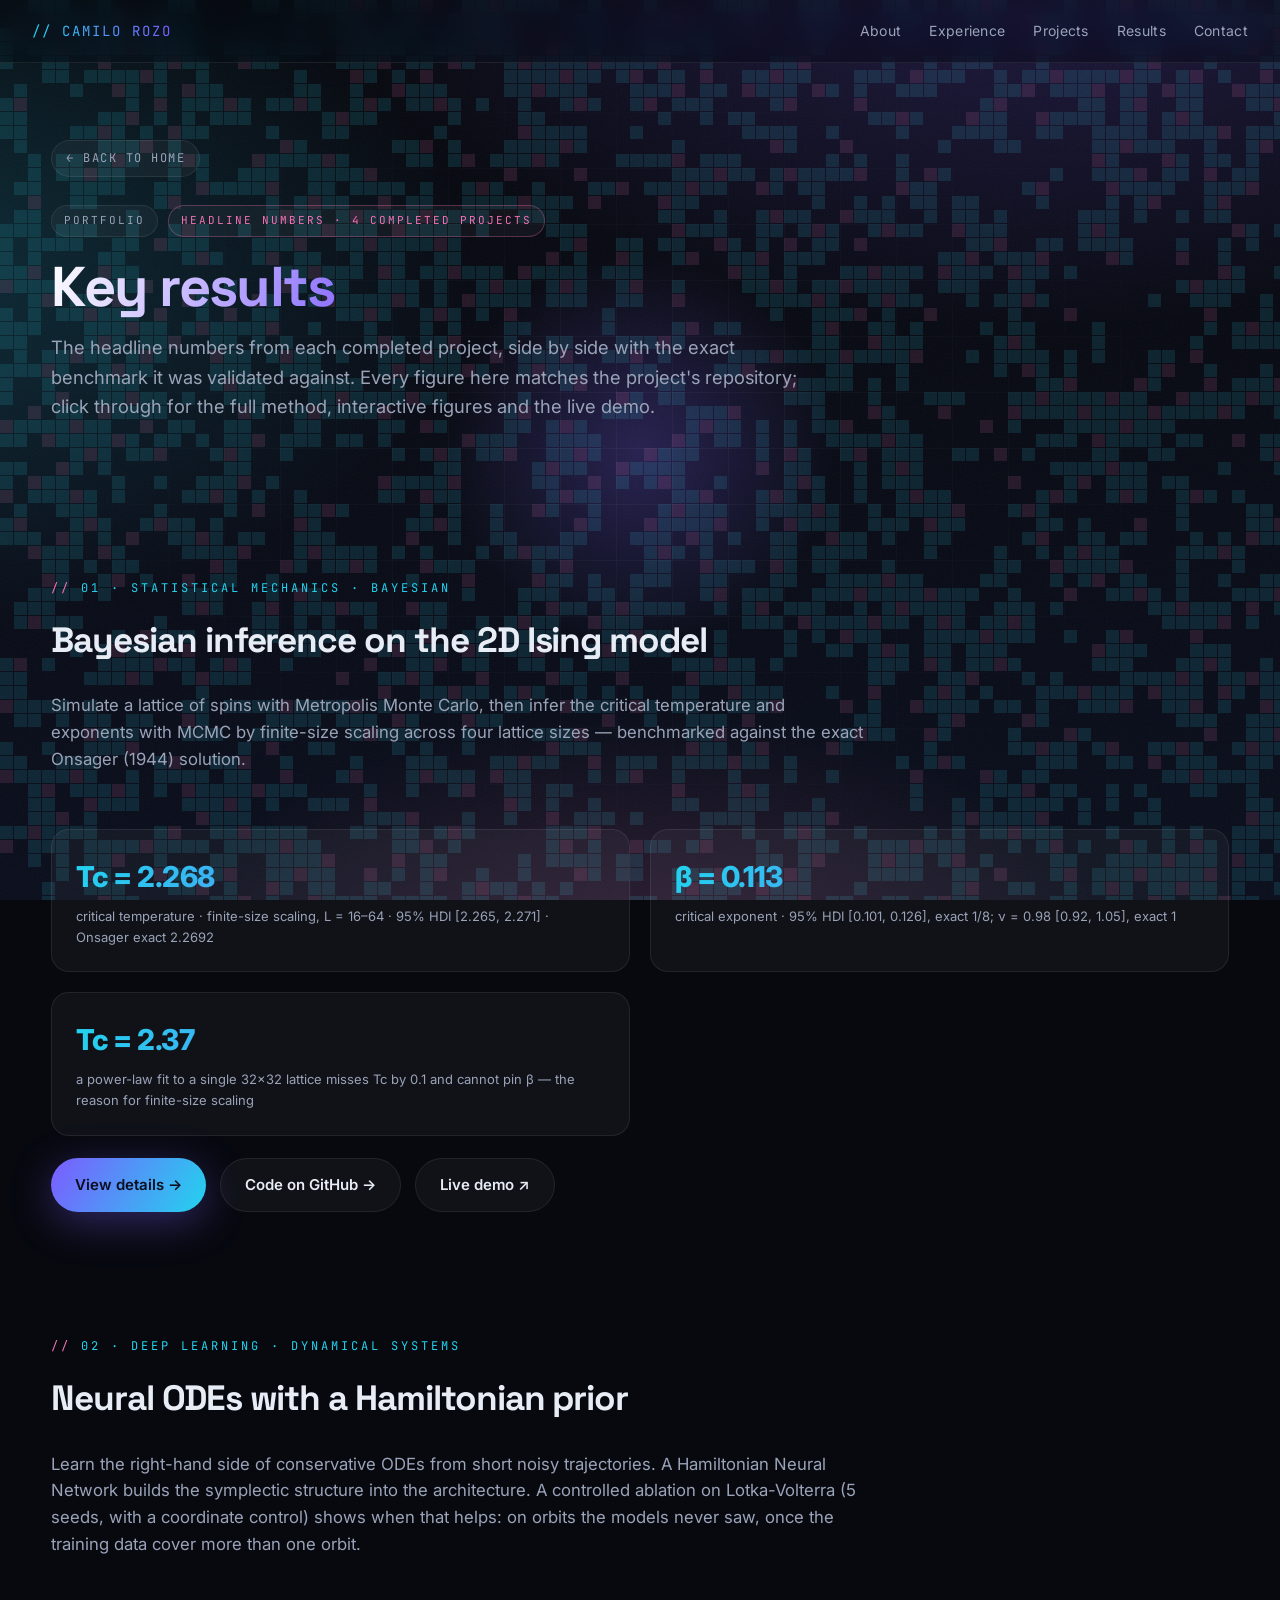
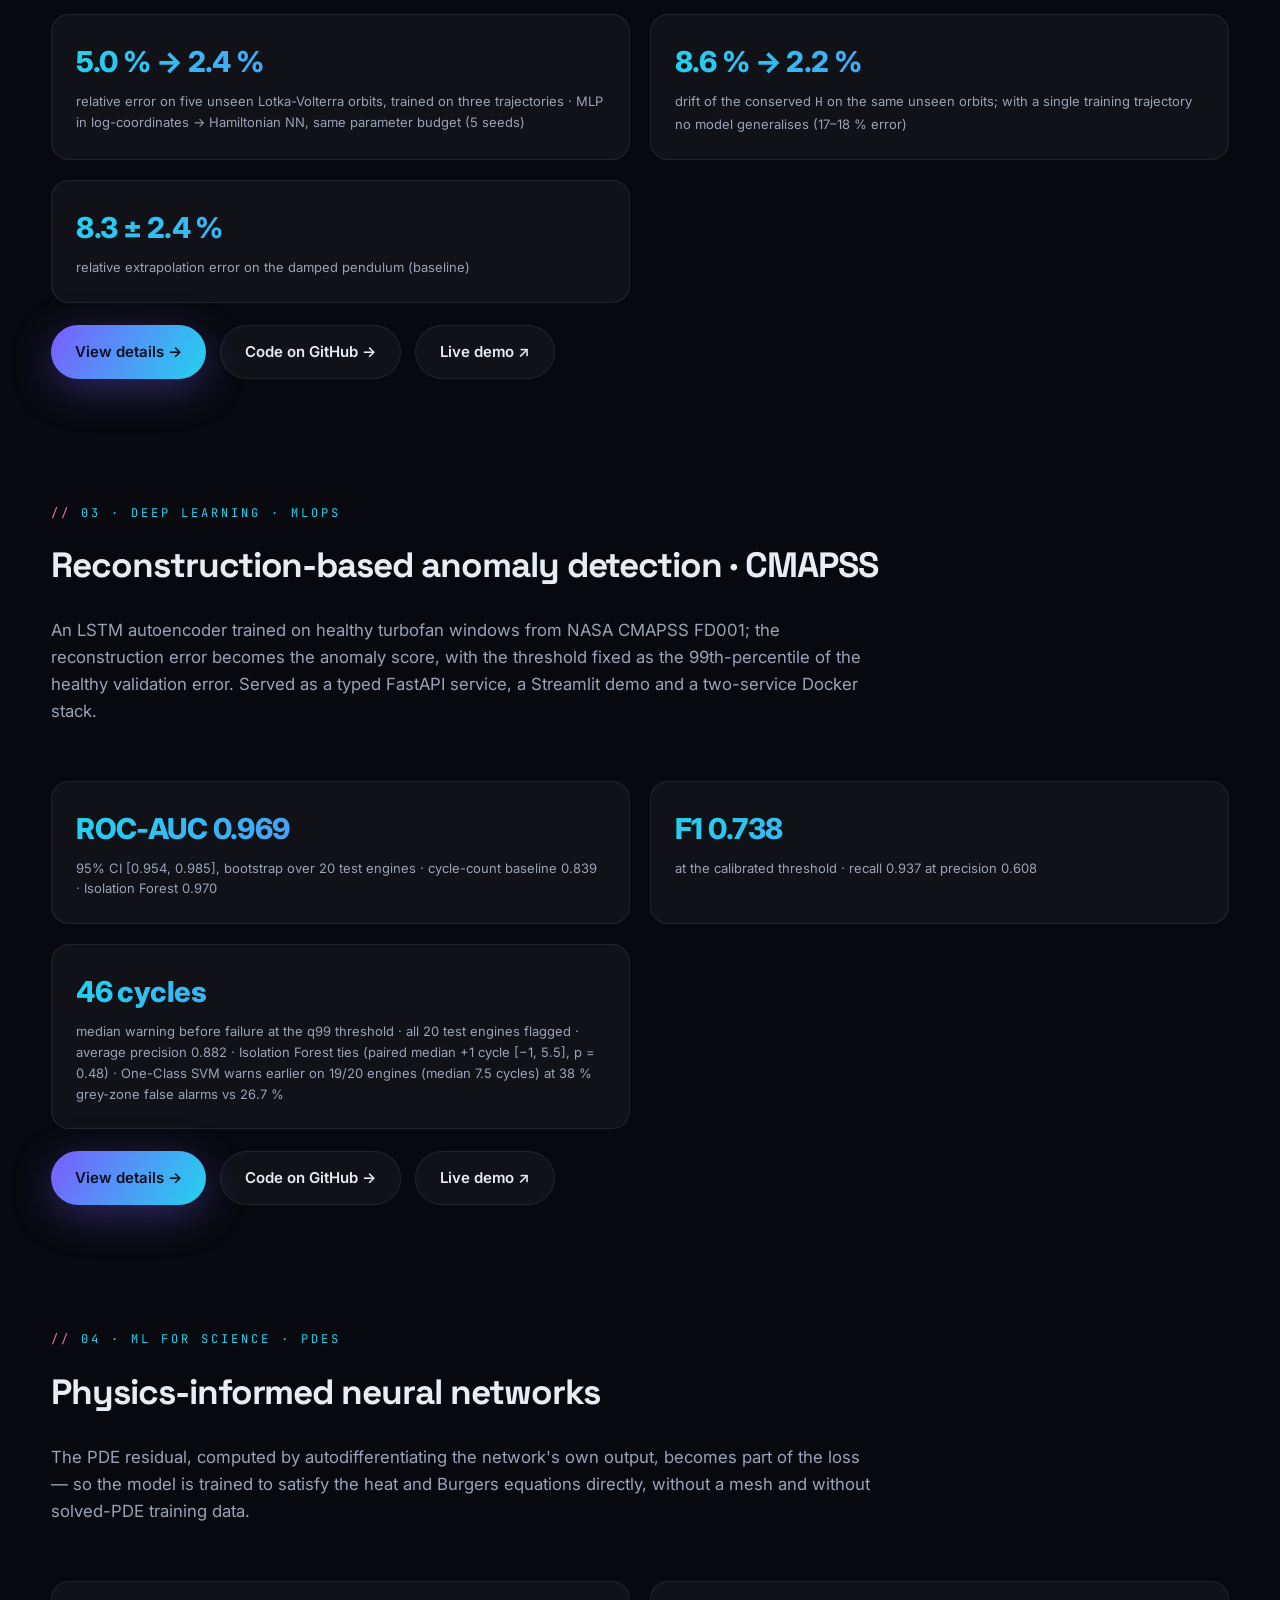
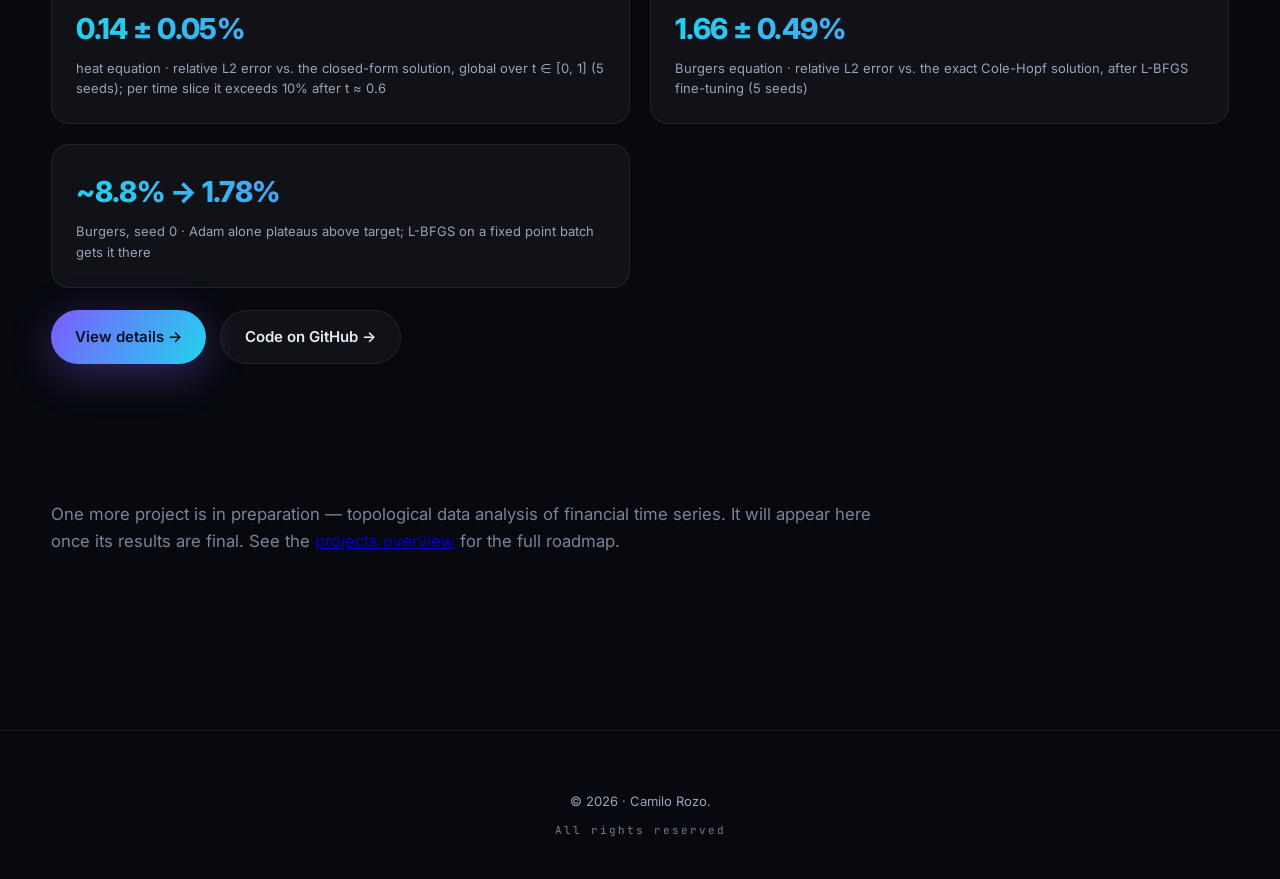
==== results.html @ c82a8a6c "Results, P3 warning-time tile: paired comparison with the Isolation Forest (tie, p = 0.48) and the O" ====
<!doctype html>
<html lang="en">
<head>
<meta charset="utf-8" />
<meta name="viewport" content="width=device-width, initial-scale=1" />
<title>Key results · Camilo Rozo</title>
<meta name="description" content="Headline results from Camilo Rozo's portfolio projects — Bayesian inference on the 2D Ising model, Neural ODEs with a Hamiltonian prior, reconstruction-based anomaly detection on NASA CMAPSS, and physics-informed neural networks for the heat and Burgers equations." />
<link rel="icon" type="image/svg+xml" href="/favicon.svg?v=2" />
<link rel="preconnect" href="https://fonts.googleapis.com">
<link rel="preconnect" href="https://fonts.gstatic.com" crossorigin>
<link href="https://fonts.googleapis.com/css2?family=Inter:wght@400;500;600;800&family=Space+Grotesk:wght@500;700&family=JetBrains+Mono:wght@400;500&display=swap" rel="stylesheet">
<link rel="stylesheet" href="assets/styles.css" />
</head>
<body>

<script>
  window.PORTFOLIO = {
    fullName: "Camilo Rozo",
    title: "Machine Learning Engineer",
    github: "https://github.com/crozol",
    linkedin: "https://www.linkedin.com/in/camilo-a-rozo-l/",
    email: "rozol.ca555@gmail.com"
  };
</script>

<div class="bg-stage"></div>
<div class="bg-grid"></div>
<div class="bg-noise"></div>
<div class="cursor-glow" id="cursorGlow"></div>

<nav class="topnav">
  <a href="index.html" class="brand">// CAMILO ROZO</a>
  <ul>
    <li><a class="menu" href="index.html#about">About</a></li>
    <li><a class="menu" href="index.html#experience">Experience</a></li>
    <li><a class="menu" href="index.html#projects">Projects</a></li>
    <li><a class="menu" href="results.html">Results</a></li>
    <li><a class="menu" href="index.html#contact">Contact</a></li>
  </ul>
</nav>

<header class="detail-hero">
  <div class="container">
    <a href="index.html#projects" class="back-link reveal">← Back to home</a>
    <div class="badges reveal" style="margin-top: 28px;">
      <span class="badge">Portfolio</span>
      <span class="badge domain">Headline numbers · 4 completed projects</span>
    </div>
    <h1 class="reveal"><span class="grad">Key results</span></h1>
    <p class="tagline reveal">The headline numbers from each completed project, side by side with the exact benchmark it was validated against. Every figure here matches the project's repository; click through for the full method, interactive figures and the live demo.</p>
  </div>
</header>

<section class="content-section">
  <div class="container">
    <div class="section-eyebrow reveal">01 · Statistical mechanics · Bayesian</div>
    <h2 class="reveal">Bayesian inference on the 2D Ising model</h2>
    <p class="section-intro reveal">Simulate a lattice of spins with Metropolis Monte Carlo, then infer the critical temperature and exponents with MCMC by finite-size scaling across four lattice sizes — benchmarked against the exact Onsager (1944) solution.</p>

    <div class="results-grid reveal" style="margin-bottom: 22px;">
      <div class="result-metric">
        <div class="value">Tc = 2.268</div>
        <div class="label">critical temperature · finite-size scaling, L = 16–64 · 95% HDI [2.265, 2.271] · Onsager exact 2.2692</div>
      </div>
      <div class="result-metric">
        <div class="value">β = 0.113</div>
        <div class="label">critical exponent · 95% HDI [0.101, 0.126], exact 1/8; ν = 0.98 [0.92, 1.05], exact 1</div>
      </div>
      <div class="result-metric">
        <div class="value">Tc = 2.37</div>
        <div class="label">a power-law fit to a single 32×32 lattice misses Tc by 0.1 and cannot pin β — the reason for finite-size scaling</div>
      </div>
    </div>

    <div class="cta-row reveal">
      <a href="projects/01-ising-bayesian.html" class="btn btn-primary">View details →</a>
      <a href="https://github.com/crozol/01-ising-bayesian" class="btn btn-ghost" target="_blank" rel="noopener">Code on GitHub →</a>
      <a href="https://huggingface.co/spaces/crozol/ising-bayesian-demo" class="btn btn-ghost" target="_blank" rel="noopener">Live demo ↗</a>
    </div>
  </div>
</section>

<section class="content-section">
  <div class="container">
    <div class="section-eyebrow reveal">02 · Deep learning · Dynamical systems</div>
    <h2 class="reveal">Neural ODEs with a Hamiltonian prior</h2>
    <p class="section-intro reveal">Learn the right-hand side of conservative ODEs from short noisy trajectories. A Hamiltonian Neural Network builds the symplectic structure into the architecture. A controlled ablation on Lotka-Volterra (5 seeds, with a coordinate control) shows when that helps: on orbits the models never saw, once the training data cover more than one orbit.</p>

    <div class="results-grid reveal" style="margin-bottom: 22px;">
      <div class="result-metric">
        <div class="value">5.0 % → 2.4 %</div>
        <div class="label">relative error on five unseen Lotka-Volterra orbits, trained on three trajectories · MLP in log-coordinates → Hamiltonian NN, same parameter budget (5 seeds)</div>
      </div>
      <div class="result-metric">
        <div class="value">8.6 % → 2.2 %</div>
        <div class="label">drift of the conserved <code>H</code> on the same unseen orbits; with a single training trajectory no model generalises (17–18 % error)</div>
      </div>
      <div class="result-metric">
        <div class="value">8.3 ± 2.4 %</div>
        <div class="label">relative extrapolation error on the damped pendulum (baseline)</div>
      </div>
    </div>

    <div class="cta-row reveal">
      <a href="projects/02-neural-odes.html" class="btn btn-primary">View details →</a>
      <a href="https://github.com/crozol/02-neural-odes" class="btn btn-ghost" target="_blank" rel="noopener">Code on GitHub →</a>
      <a href="https://huggingface.co/spaces/crozol/neural-odes-hnn-demo" class="btn btn-ghost" target="_blank" rel="noopener">Live demo ↗</a>
    </div>
  </div>
</section>

<section class="content-section">
  <div class="container">
    <div class="section-eyebrow reveal">03 · Deep learning · MLOps</div>
    <h2 class="reveal">Reconstruction-based anomaly detection · CMAPSS</h2>
    <p class="section-intro reveal">An LSTM autoencoder trained on healthy turbofan windows from NASA CMAPSS FD001; the reconstruction error becomes the anomaly score, with the threshold fixed as the 99th-percentile of the healthy validation error. Served as a typed FastAPI service, a Streamlit demo and a two-service Docker stack.</p>

    <div class="results-grid reveal" style="margin-bottom: 22px;">
      <div class="result-metric">
        <div class="value">ROC-AUC 0.969</div>
        <div class="label">95% CI [0.954, 0.985], bootstrap over 20 test engines · cycle-count baseline 0.839 · Isolation Forest 0.970</div>
      </div>
      <div class="result-metric">
        <div class="value">F1 0.738</div>
        <div class="label">at the calibrated threshold · recall 0.937 at precision 0.608</div>
      </div>
      <div class="result-metric">
        <div class="value">46 cycles</div>
        <div class="label">median warning before failure at the q99 threshold · all 20 test engines flagged · average precision 0.882 · Isolation Forest ties (paired median +1 cycle [−1, 5.5], p = 0.48) · One-Class SVM warns earlier on 19/20 engines (median 7.5 cycles) at 38 % grey-zone false alarms vs 26.7 %</div>
      </div>
    </div>

    <div class="cta-row reveal">
      <a href="projects/03-anomaly-detection-api.html" class="btn btn-primary">View details →</a>
      <a href="https://github.com/crozol/03-anomaly-detection-api" class="btn btn-ghost" target="_blank" rel="noopener">Code on GitHub →</a>
      <a href="https://huggingface.co/spaces/crozol/cmapss-anomaly-detector" class="btn btn-ghost" target="_blank" rel="noopener">Live demo ↗</a>
    </div>
  </div>
</section>

<section class="content-section">
  <div class="container">
    <div class="section-eyebrow reveal">04 · ML for science · PDEs</div>
    <h2 class="reveal">Physics-informed neural networks</h2>
    <p class="section-intro reveal">The PDE residual, computed by autodifferentiating the network's own output, becomes part of the loss — so the model is trained to satisfy the heat and Burgers equations directly, without a mesh and without solved-PDE training data.</p>

    <div class="results-grid reveal" style="margin-bottom: 22px;">
      <div class="result-metric">
        <div class="value">0.14 ± 0.05%</div>
        <div class="label">heat equation · relative L2 error vs. the closed-form solution, global over t ∈ [0, 1] (5 seeds); per time slice it exceeds 10% after t ≈ 0.6</div>
      </div>
      <div class="result-metric">
        <div class="value">1.66 ± 0.49%</div>
        <div class="label">Burgers equation · relative L2 error vs. the exact Cole-Hopf solution, after L-BFGS fine-tuning (5 seeds)</div>
      </div>
      <div class="result-metric">
        <div class="value">~8.8% → 1.78%</div>
        <div class="label">Burgers, seed 0 · Adam alone plateaus above target; L-BFGS on a fixed point batch gets it there</div>
      </div>
    </div>

    <div class="cta-row reveal">
      <a href="projects/04-pinns.html" class="btn btn-primary">View details →</a>
      <a href="https://github.com/crozol/04-pinns" class="btn btn-ghost" target="_blank" rel="noopener">Code on GitHub →</a>
    </div>
  </div>
</section>

<section class="content-section">
  <div class="container">
    <p class="section-intro reveal" style="opacity: 0.8;">One more project is in preparation — topological data analysis of financial time series. It will appear here once its results are final. See the <a href="index.html#projects">projects overview</a> for the full roadmap.</p>
  </div>
</section>

<footer>
  <div class="container">
    <span>&copy; <span id="year"></span> · <span id="footName">Camilo Rozo</span>.</span>
    <span class="footer-sub">All rights reserved</span>
  </div>
</footer>

<script src="assets/portfolio.js"></script>
</body>
</html>
---- assets/styles.css ----
/* === PORTFOLIO SHARED STYLES === */

:root {
  --bg-0: #07090f;
  --bg-1: #0d1220;
  --fg-0: #e7ecf5;
  --fg-1: #9aa3b8;
  --accent-1: #7c5cff;
  --accent-2: #22d3ee;
  --accent-3: #f472b6;
  --border: rgba(255,255,255,0.08);
  --glass: rgba(255,255,255,0.04);
  --glass-strong: rgba(255,255,255,0.07);
  --radius: 18px;
  --radius-sm: 12px;
  --shadow-lg: 0 30px 80px rgba(0,0,0,0.45);
  --font-sans: "Inter", ui-sans-serif, system-ui, -apple-system, "Segoe UI", Roboto, sans-serif;
  --font-display: "Space Grotesk", "Inter", ui-sans-serif, system-ui, sans-serif;
  --font-mono: "JetBrains Mono", ui-monospace, "SF Mono", Consolas, monospace;
}

/* Display face for headings — distinct from the body sans, used only above the fold-level headings */
h1.display,
section h2,
.detail-hero h1,
.project h3,
.edu-card h3,
.cert-card h3,
.skill-card h3,
.timeline-item h3,
.contact-panel-left h3 {
  font-family: var(--font-display);
}

/* Ising-model background: a faint, mouse-reactive nod to the 2D Ising lattice project */
.ising-bg {
  position: fixed; inset: 0; z-index: -1; pointer-events: none;
  mix-blend-mode: screen;
}

*, *::before, *::after { box-sizing: border-box; }
html { scroll-behavior: smooth; }
body {
  margin: 0;
  font-family: var(--font-sans);
  color: var(--fg-0);
  background: var(--bg-0);
  overflow-x: hidden;
  line-height: 1.6;
  -webkit-font-smoothing: antialiased;
}

/* Fondo decorativo */
.bg-stage {
  position: fixed; inset: 0; z-index: -2;
  background:
    radial-gradient(1200px 700px at 80% -10%, rgba(124,92,255,0.25), transparent 60%),
    radial-gradient(1000px 600px at -10% 30%, rgba(34,211,238,0.18), transparent 60%),
    radial-gradient(900px 500px at 50% 110%, rgba(244,114,182,0.18), transparent 55%),
    linear-gradient(180deg, #06070d 0%, #0a0e1c 100%);
}
.bg-grid {
  position: fixed; inset: 0; z-index: -1; pointer-events: none;
  background-image:
    linear-gradient(rgba(255,255,255,0.045) 1px, transparent 1px),
    linear-gradient(90deg, rgba(255,255,255,0.045) 1px, transparent 1px);
  background-size: 56px 56px;
  mask-image: radial-gradient(ellipse at center, rgba(0,0,0,0.9) 0%, transparent 75%);
}
.bg-noise {
  position: fixed; inset: 0; z-index: -1; pointer-events: none; opacity: 0.06;
  background-image: url("data:image/svg+xml;utf8,<svg xmlns='http://www.w3.org/2000/svg' width='160' height='160'><filter id='n'><feTurbulence type='fractalNoise' baseFrequency='0.9' numOctaves='2'/></filter><rect width='100%' height='100%' filter='url(%23n)' opacity='0.8'/></svg>");
}
.cursor-glow {
  position: fixed; top: 0; left: 0; width: 500px; height: 500px; z-index: -1;
  background: radial-gradient(circle, rgba(124,92,255,0.25), transparent 55%);
  border-radius: 50%; pointer-events: none; transform: translate(-50%, -50%);
  transition: opacity 0.4s ease;
  mix-blend-mode: screen;
}

.container { width: min(1180px, 92%); margin-inline: auto; }

/* Nav */
nav.topnav {
  position: fixed; top: 0; left: 0; right: 0; z-index: 50;
  display: flex; align-items: center; justify-content: space-between;
  padding: 18px 32px;
  backdrop-filter: blur(14px) saturate(150%);
  -webkit-backdrop-filter: blur(14px) saturate(150%);
  background: rgba(7,9,15,0.5);
  border-bottom: 1px solid var(--border);
}
nav.topnav .brand {
  font-family: var(--font-mono); font-size: 14px; letter-spacing: 2px;
  background: linear-gradient(90deg, var(--accent-2), var(--accent-1));
  -webkit-background-clip: text; background-clip: text; color: transparent;
  text-transform: uppercase;
  text-decoration: none;
}
nav.topnav ul { display: flex; gap: 28px; list-style: none; padding: 0; margin: 0; }
nav.topnav a.menu {
  color: var(--fg-1); text-decoration: none; font-size: 14px; letter-spacing: 0.3px;
  transition: color 0.2s, transform 0.2s;
}
nav.topnav a.menu:hover { color: var(--fg-0); }

/* Hero */
.hero {
  min-height: 100vh;
  display: grid; place-items: center;
  padding: 120px 0 80px;
  position: relative;
}
.hero .inner { text-align: left; max-width: 920px; }
.eyebrow {
  font-family: var(--font-mono); font-size: 12px; letter-spacing: 4px; text-transform: uppercase;
  color: var(--accent-2); margin-bottom: 24px;
  display: inline-flex; align-items: center; gap: 10px;
}
.eyebrow::before { content: ""; width: 32px; height: 1px; background: var(--accent-2); }

h1.display {
  font-size: clamp(3rem, 9vw, 7rem); line-height: 0.98; font-weight: 800; letter-spacing: -0.045em;
  margin: 0 0 18px;
}
.hero-role {
  display: inline-flex; align-items: center; gap: 16px;
  font-family: var(--font-mono);
  font-size: clamp(0.95rem, 1.3vw, 1.2rem);
  color: var(--fg-1);
  letter-spacing: 0.2em;
  text-transform: uppercase;
  margin: 6px 0 40px;
}
.hero-role::before {
  content: "";
  width: 44px; height: 1px;
  background: linear-gradient(90deg, var(--accent-2), transparent);
}
h1.display .grad {
  background: linear-gradient(110deg, #fff 0%, #b7c4ff 40%, var(--accent-1) 70%, var(--accent-2) 100%);
  background-size: 200% auto;
  -webkit-background-clip: text; background-clip: text; color: transparent;
  animation: shine 6s linear infinite;
}

.hero p.lead {
  font-size: clamp(1.05rem, 1.5vw, 1.25rem); color: var(--fg-1); max-width: 680px;
  margin: 0 0 40px;
}
.cta-row { display: flex; gap: 14px; flex-wrap: wrap; }
.btn {
  display: inline-flex; align-items: center; gap: 10px; padding: 14px 24px;
  border-radius: 999px; text-decoration: none; font-size: 15px; font-weight: 600;
  transition: transform 0.25s ease, box-shadow 0.25s ease, background 0.25s ease;
  border: 1px solid var(--border);
}
.btn-primary {
  background: linear-gradient(120deg, var(--accent-1), var(--accent-2));
  color: #0b0f1f; border: none;
  box-shadow: 0 10px 40px rgba(124,92,255,0.35);
}
.btn-primary:hover { transform: translateY(-2px); box-shadow: 0 18px 50px rgba(124,92,255,0.55); }
.btn-ghost { color: var(--fg-0); background: var(--glass); }
.btn-ghost:hover { background: var(--glass-strong); transform: translateY(-2px); }

.scroll-hint {
  position: absolute; bottom: 36px; left: 50%; transform: translateX(-50%);
  color: var(--fg-1); font-family: var(--font-mono); font-size: 11px; letter-spacing: 3px;
  text-transform: uppercase;
}
.scroll-hint::after {
  content: ""; display: block; width: 1px; height: 40px; margin: 10px auto 0;
  background: linear-gradient(to bottom, var(--fg-1), transparent);
  animation: pulse 2s ease-in-out infinite;
}

/* Sections */
section { padding: 120px 0; position: relative; }
section h2 {
  font-size: clamp(2rem, 4vw, 3rem); font-weight: 800; letter-spacing: -0.03em; margin: 0 0 16px;
}
section .section-eyebrow {
  font-family: var(--font-mono); font-size: 12px; letter-spacing: 3px; text-transform: uppercase;
  color: var(--accent-2); margin-bottom: 14px; display: inline-flex; align-items: center; gap: 10px;
}
section .section-eyebrow::before { content: "//"; color: var(--accent-3); }
section .section-intro { color: var(--fg-1); max-width: 680px; font-size: 1.05rem; margin-bottom: 56px; }

/* Balanced text mode (opt-in via body class). Two complementary moves:
   (1) every long paragraph (hero tagline, section intros, callout body
   copy) gets a justified right edge — no more ragged-right on wide
   screens; (2) sections that pair an intro paragraph with a multi-column
   layout below (info-cards, skill-matrix, results-grid, skills-grid)
   shrink their container to 1040 px and pull the intro flush-left, so
   the intro and the cards share the same horizontal column instead of a
   narrow centred intro hovering above wide cards. Hero, code-tree, prose
   sections without multi-column layout keep the original 1180 px
   container — only their text justification changes. */

body.text-balanced .detail-hero .tagline,
body.text-balanced section .section-intro,
body.text-balanced .analysis-callout p {
  text-align: justify;
  text-justify: inter-word;
  hyphens: auto;
}

body.text-balanced .content-section:has(.two-col, .skill-matrix, .results-grid, .skills-grid, .analysis-callout) > .container {
  width: min(1040px, 92%);
}
body.text-balanced .content-section:has(.two-col, .skill-matrix, .results-grid, .skills-grid, .analysis-callout) .section-intro {
  margin-inline: 0;
  max-width: 820px;
}

/* About / stats */
.about-grid { display: grid; grid-template-columns: 1.3fr 1fr; gap: 40px; align-items: start; }
@media (max-width: 880px) { .about-grid { grid-template-columns: 1fr; } }
.about-card {
  background: var(--glass); border: 1px solid var(--border); border-radius: var(--radius);
  padding: 32px; backdrop-filter: blur(16px);
}
.stats { display: grid; grid-template-columns: repeat(2, 1fr); gap: 16px; }
.stat {
  background: var(--glass); border: 1px solid var(--border); border-radius: var(--radius-sm);
  padding: 20px;
}
.stat .n {
  font-size: 2rem; font-weight: 800; letter-spacing: -0.02em;
  background: linear-gradient(120deg, var(--accent-2), var(--accent-1));
  -webkit-background-clip: text; background-clip: text; color: transparent;
}
.stat .l { color: var(--fg-1); font-size: 13px; margin-top: 4px; }

/* Skills grid */
.skills-grid { display: grid; grid-template-columns: repeat(4, 1fr); gap: 18px; }
@media (max-width: 1000px) { .skills-grid { grid-template-columns: repeat(2, 1fr); } }
@media (max-width: 560px) { .skills-grid { grid-template-columns: 1fr; } }
.skill-card {
  background: var(--glass); border: 1px solid var(--border); border-radius: var(--radius);
  padding: 24px; transition: transform 0.3s ease, border-color 0.3s ease, background 0.3s ease;
  position: relative; overflow: hidden;
}
.skill-card::before {
  content: ""; position: absolute; inset: -1px; border-radius: inherit;
  background: linear-gradient(120deg, var(--accent-1), var(--accent-2), var(--accent-3));
  opacity: 0; transition: opacity 0.3s ease; z-index: -1;
  filter: blur(18px);
}
.skill-card:hover { transform: translateY(-4px); border-color: rgba(255,255,255,0.2); }
.skill-card:hover::before { opacity: 0.4; }
.skill-card .icon {
  width: 44px; height: 44px; border-radius: 12px; display: grid; place-items: center;
  background: linear-gradient(120deg, rgba(124,92,255,0.2), rgba(34,211,238,0.15));
  border: 1px solid var(--border); margin-bottom: 16px; font-size: 22px;
}
.skill-card h3 { margin: 0 0 6px; font-size: 1.05rem; }
.skill-card p { margin: 0; color: var(--fg-1); font-size: 14px; }
.skill-tags { margin-top: 14px; display: flex; flex-wrap: wrap; gap: 6px; }

.tag {
  font-family: var(--font-mono); font-size: 11px; color: var(--fg-1);
  padding: 4px 10px; border-radius: 999px;
  background: rgba(255,255,255,0.04); border: 1px solid var(--border);
}
.tag.tag-live {
  color: #34d399; border-color: rgba(52,211,153,0.45);
  background: rgba(52,211,153,0.08); font-weight: 600;
}

/* Project grid (index) */
.projects-grid { display: grid; grid-template-columns: repeat(2, 1fr); gap: 24px; }
@media (max-width: 900px) { .projects-grid { grid-template-columns: 1fr; } }
.project {
  position: relative; border-radius: var(--radius);
  background: linear-gradient(180deg, var(--glass-strong), var(--glass));
  border: 1px solid var(--border); padding: 28px;
  overflow: hidden; transition: transform 0.4s ease;
  transform-style: preserve-3d;
  display: block; text-decoration: none; color: inherit;
  cursor: pointer;
}
.project::before {
  content: ""; position: absolute; inset: -2px; border-radius: inherit; z-index: -1;
  background: conic-gradient(from var(--angle, 0deg), var(--accent-1), var(--accent-2), var(--accent-3), var(--accent-1));
  opacity: 0; transition: opacity 0.35s ease;
  animation: spin 6s linear infinite;
}
@property --angle { syntax: "<angle>"; inherits: false; initial-value: 0deg; }
.project:hover::before { opacity: 0.55; }
.project:hover { transform: translateY(-6px); }
.project .num {
  font-family: var(--font-mono); font-size: 12px; color: var(--accent-2); letter-spacing: 2px;
}
.project h3 {
  margin: 8px 0 10px; font-size: 1.4rem; line-height: 1.2; letter-spacing: -0.01em;
}
.project .status {
  position: absolute; top: 24px; right: 24px;
  font-family: var(--font-mono); font-size: 10px; letter-spacing: 2px; text-transform: uppercase;
  padding: 4px 10px; border-radius: 999px; border: 1px solid var(--border);
  background: rgba(255,255,255,0.03);
}
.status.in-progress { color: #fbbf24; border-color: rgba(251,191,36,0.35); }
.status.planned { color: var(--fg-1); }
.status.done { color: #34d399; border-color: rgba(52,211,153,0.35); }
.project p { color: var(--fg-1); font-size: 14.5px; margin: 0 0 14px; }
.project .domain {
  font-family: var(--font-mono); font-size: 11px; color: var(--accent-3);
  letter-spacing: 1.5px; text-transform: uppercase; margin-bottom: 8px;
}
.project .project-tags { display: flex; flex-wrap: wrap; gap: 6px; margin: 16px 0 20px; }
.project-link-hint {
  font-family: var(--font-mono); font-size: 12px; color: var(--accent-2);
  display: inline-flex; align-items: center; gap: 6px;
  transition: gap 0.25s ease;
}
.project:hover .project-link-hint { gap: 12px; }

/* Contact */
.contact-grid { display: grid; grid-template-columns: repeat(3, 1fr); gap: 18px; }
@media (max-width: 900px) { .contact-grid { grid-template-columns: 1fr; } }
.contact-card {
  display: flex; flex-direction: column; gap: 10px;
  background: var(--glass); border: 1px solid var(--border); border-radius: var(--radius);
  padding: 28px; text-decoration: none; color: var(--fg-0);
  transition: transform 0.3s ease, background 0.3s ease, border-color 0.3s ease;
  position: relative; overflow: hidden;
}
.contact-card:hover { transform: translateY(-4px); background: var(--glass-strong); border-color: rgba(255,255,255,0.18); }
.contact-card .label {
  font-family: var(--font-mono); font-size: 11px; color: var(--accent-2); letter-spacing: 2px; text-transform: uppercase;
}
.contact-card .value { font-size: 1.1rem; font-weight: 600; }
.contact-card .sub { color: var(--fg-1); font-size: 13px; }

/* Reveal */
.reveal { opacity: 0; transform: translateY(32px); transition: opacity 0.8s ease, transform 0.8s ease; }
.reveal.visible { opacity: 1; transform: none; }

/* Footer */
footer {
  padding: 60px 0 40px; border-top: 1px solid var(--border); margin-top: 60px;
  color: var(--fg-1); font-size: 13px;
}
footer .container {
  display: flex;
  flex-direction: column;
  align-items: center;
  text-align: center;
  gap: 10px;
}
footer .footer-sub {
  font-family: var(--font-mono);
  font-size: 11px;
  letter-spacing: 2px;
  color: var(--fg-1);
  opacity: 0.75;
}

/* ============ PROJECT DETAIL PAGES ============ */
.back-link {
  display: inline-flex; align-items: center; gap: 8px;
  font-family: var(--font-mono); font-size: 12px; letter-spacing: 1.5px; text-transform: uppercase;
  color: var(--fg-1); text-decoration: none;
  padding: 8px 14px; border-radius: 999px; border: 1px solid var(--border);
  background: var(--glass);
  transition: color 0.2s, background 0.2s, gap 0.2s;
}
.back-link:hover { color: var(--fg-0); background: var(--glass-strong); gap: 12px; }

.detail-hero {
  padding: 140px 0 60px;
}
.detail-hero .badges { display: flex; gap: 10px; align-items: center; margin-bottom: 20px; flex-wrap: wrap; }
.detail-hero .badge {
  font-family: var(--font-mono); font-size: 11px; letter-spacing: 2px; text-transform: uppercase;
  padding: 6px 12px; border-radius: 999px; border: 1px solid var(--border);
  background: rgba(255,255,255,0.04); color: var(--fg-1);
}
.detail-hero .badge.domain { color: var(--accent-3); border-color: rgba(244,114,182,0.3); }
.detail-hero .badge.status-in-progress { color: #fbbf24; border-color: rgba(251,191,36,0.35); }
.detail-hero .badge.status-planned { color: var(--fg-1); }
.detail-hero .badge.status-done { color: #34d399; border-color: rgba(52,211,153,0.35); }

.detail-hero h1 {
  font-size: clamp(2rem, 5vw, 3.5rem); font-weight: 800; letter-spacing: -0.03em;
  margin: 0 0 16px; line-height: 1.08;
}
.detail-hero h1 .grad {
  background: linear-gradient(110deg, #fff 0%, var(--accent-1) 60%, var(--accent-2) 100%);
  background-size: 200% auto;
  -webkit-background-clip: text; background-clip: text; color: transparent;
}
.detail-hero .tagline {
  color: var(--fg-1); font-size: 1.15rem; max-width: 760px; margin: 0 0 32px;
}

/* Detail content blocks */
.content-section { padding: 60px 0; }
.content-section h2 { font-size: clamp(1.5rem, 3vw, 2.2rem); margin: 0 0 24px; }
.content-section p { color: var(--fg-1); max-width: 820px; }
.content-section ul { color: var(--fg-1); max-width: 820px; padding-left: 20px; }
.content-section ul li { margin-bottom: 8px; }

.two-col {
  display: grid; grid-template-columns: repeat(2, 1fr); gap: 24px;
}
@media (max-width: 800px) { .two-col { grid-template-columns: 1fr; } }

.info-card {
  background: var(--glass); border: 1px solid var(--border); border-radius: var(--radius);
  padding: 24px; backdrop-filter: blur(14px);
}
.info-card h3 {
  margin: 0 0 12px; font-size: 1rem; font-family: var(--font-mono);
  color: var(--accent-2); text-transform: uppercase; letter-spacing: 2px;
}
.info-card p, .info-card li { color: var(--fg-1); }

.skill-chip-row { display: flex; flex-wrap: wrap; gap: 8px; }
.skill-chip {
  font-family: var(--font-mono); font-size: 12px; letter-spacing: 0.5px;
  padding: 8px 14px; border-radius: 999px;
  background: linear-gradient(120deg, rgba(124,92,255,0.15), rgba(34,211,238,0.1));
  border: 1px solid rgba(124,92,255,0.3); color: var(--fg-0);
}

.skill-matrix { display: grid; grid-template-columns: 1fr 1.5fr; gap: 0; }
.skill-matrix > div {
  padding: 14px 16px; border-bottom: 1px solid var(--border);
}
.skill-matrix > div:nth-child(-n+2) { border-top: 1px solid var(--border); }
.skill-matrix .skill-name {
  font-weight: 600; color: var(--fg-0);
}
.skill-matrix .skill-how { color: var(--fg-1); font-size: 14.5px; }
@media (max-width: 700px) {
  .skill-matrix { grid-template-columns: 1fr; }
  .skill-matrix > div { border-bottom: none; padding: 8px 16px; }
  .skill-matrix .skill-name { padding-top: 16px; }
  .skill-matrix .skill-how { padding-bottom: 16px; border-bottom: 1px solid var(--border); }
}

.code-tree {
  background: rgba(0,0,0,0.4); border: 1px solid var(--border); border-radius: var(--radius-sm);
  padding: 20px 22px; font-family: var(--font-mono); font-size: 13px;
  color: var(--fg-1); line-height: 1.7; overflow-x: auto;
  white-space: pre;
}
.code-tree .folder { color: var(--accent-2); }
.code-tree .file { color: var(--fg-0); }
.code-tree .comment { color: #6b7280; }

.roadmap { list-style: none; padding: 0; max-width: 820px; }
.roadmap li {
  padding: 14px 18px 14px 48px; margin-bottom: 10px;
  background: var(--glass); border: 1px solid var(--border); border-radius: var(--radius-sm);
  position: relative; color: var(--fg-0);
}
.roadmap li::before {
  content: ""; position: absolute; left: 18px; top: 50%; transform: translateY(-50%);
  width: 18px; height: 18px; border-radius: 50%; border: 2px solid var(--border);
  background: transparent;
}
.roadmap li.done { color: var(--fg-1); text-decoration: line-through; }
.roadmap li.done::before {
  background: linear-gradient(120deg, var(--accent-1), var(--accent-2));
  border-color: transparent;
}
.roadmap li.active::before {
  background: rgba(251,191,36,0.25); border-color: #fbbf24;
  box-shadow: 0 0 0 4px rgba(251,191,36,0.15);
}

.theory-card {
  background: linear-gradient(180deg, rgba(124,92,255,0.06), rgba(34,211,238,0.04));
  border: 1px solid var(--border); border-radius: var(--radius);
  padding: 32px; backdrop-filter: blur(14px);
}
.theory-card h3 { margin-top: 0; }
.theory-card .formula {
  font-family: var(--font-mono); font-size: 15px;
  background: rgba(0,0,0,0.35); border-radius: 8px; padding: 10px 16px;
  display: inline-block; margin: 8px 0; color: var(--fg-0);
  border: 1px solid var(--border);
  max-width: 100%; overflow-x: auto;
}
/* KaTeX: equations typeset from \( \) and \[ \] delimiters */
.theory-card .formula .katex-display { margin: 0; }
.katex { font-size: 1.06em; }

/* === CV sections: timeline, education, certifications === */
.timeline {
  position: relative;
  padding-left: 32px;
  border-left: 2px solid var(--border);
  margin-left: 8px;
}
.timeline-item {
  position: relative;
  margin-bottom: 28px;
  background: var(--glass);
  border: 1px solid var(--border);
  border-radius: var(--radius);
  padding: 26px 28px;
  transition: transform 0.3s ease, border-color 0.3s ease;
}
.timeline-item:hover { transform: translateX(4px); border-color: rgba(255,255,255,0.18); }
.timeline-item::before {
  content: "";
  position: absolute;
  left: -42px; top: 30px;
  width: 14px; height: 14px; border-radius: 50%;
  background: linear-gradient(120deg, var(--accent-1), var(--accent-2));
  border: 3px solid var(--bg-0);
  box-shadow: 0 0 0 2px var(--border);
}
.timeline-item.current::before {
  animation: pulse-dot 2s ease-in-out infinite;
}
@keyframes pulse-dot {
  0%, 100% { box-shadow: 0 0 0 2px var(--border); }
  50% { box-shadow: 0 0 0 6px rgba(34,211,238,0.25); }
}
.timeline-date {
  font-family: var(--font-mono);
  font-size: 12px;
  color: var(--accent-2);
  letter-spacing: 1.5px;
  text-transform: uppercase;
  margin-bottom: 8px;
}
.timeline-item h3 {
  margin: 0 0 6px;
  font-size: 1.2rem;
  letter-spacing: -0.01em;
}
.timeline-org {
  color: var(--fg-1);
  font-size: 14px;
  margin-bottom: 14px;
}
.timeline-item ul {
  margin: 14px 0 0;
  padding-left: 18px;
  color: var(--fg-1);
}
.timeline-item li {
  font-size: 14.5px;
  line-height: 1.65;
  margin-bottom: 8px;
}
.award-chip {
  display: inline-flex; align-items: center; gap: 8px;
  margin-top: 14px;
  padding: 6px 14px;
  background: linear-gradient(120deg, rgba(251,191,36,0.12), rgba(244,114,182,0.12));
  border: 1px solid rgba(251,191,36,0.35);
  border-radius: 999px;
  font-family: var(--font-mono);
  font-size: 11px;
  letter-spacing: 1.5px;
  color: #fbbf24;
  text-transform: uppercase;
}
.award-chip::before {
  content: "★";
  font-size: 13px;
}

.edu-grid {
  display: grid; grid-template-columns: repeat(2, 1fr); gap: 18px;
}
@media (max-width: 800px) { .edu-grid { grid-template-columns: 1fr; } }
.edu-card {
  background: var(--glass);
  border: 1px solid var(--border);
  border-radius: var(--radius);
  padding: 26px;
  transition: transform 0.3s ease, border-color 0.3s ease;
  position: relative;
  overflow: hidden;
}
.edu-card::after {
  content: "";
  position: absolute;
  top: 0; left: 0; right: 0; height: 3px;
  background: linear-gradient(90deg, var(--accent-1), var(--accent-2), var(--accent-3));
  opacity: 0.6;
}
.edu-card:hover { transform: translateY(-4px); border-color: rgba(255,255,255,0.2); }
.edu-date {
  font-family: var(--font-mono);
  font-size: 11px;
  color: var(--accent-3);
  letter-spacing: 1.5px;
  text-transform: uppercase;
  margin-bottom: 10px;
}
.edu-card h3 {
  margin: 0 0 6px;
  font-size: 1.15rem;
  line-height: 1.25;
}
.edu-org {
  color: var(--fg-1);
  font-size: 14px;
  margin-bottom: 12px;
  font-weight: 500;
}
.edu-card p {
  color: var(--fg-1);
  font-size: 14px;
  margin: 0;
  line-height: 1.6;
}

.cert-grid {
  display: grid; grid-template-columns: repeat(2, 1fr); gap: 18px;
}
@media (max-width: 800px) { .cert-grid { grid-template-columns: 1fr; } }
.cert-card {
  background: var(--glass);
  border: 1px solid var(--border);
  border-radius: var(--radius);
  padding: 24px;
  transition: transform 0.3s ease, border-color 0.3s ease, background 0.3s ease;
  position: relative;
}
.cert-card:hover { transform: translateY(-3px); border-color: rgba(255,255,255,0.2); background: var(--glass-strong); }
.cert-card .issuer-badge {
  position: absolute;
  top: 20px; right: 20px;
  width: 40px; height: 40px;
  border-radius: 10px;
  background: linear-gradient(120deg, rgba(124,92,255,0.25), rgba(34,211,238,0.15));
  border: 1px solid var(--border);
  display: grid; place-items: center;
  font-family: var(--font-mono);
  font-size: 11px;
  color: var(--accent-2);
  letter-spacing: 1px;
}
.cert-date {
  font-family: var(--font-mono);
  font-size: 11px;
  color: var(--accent-3);
  letter-spacing: 1.5px;
  text-transform: uppercase;
  margin-bottom: 10px;
}
.cert-card h3 {
  margin: 0 0 8px;
  font-size: 1.02rem;
  line-height: 1.35;
  padding-right: 56px;
}
.cert-issuer {
  color: var(--fg-1);
  font-size: 13.5px;
  margin-bottom: 10px;
}
.cert-credential {
  font-family: var(--font-mono);
  font-size: 11px;
  color: var(--fg-1);
  opacity: 0.7;
  margin-top: 10px;
}

.languages-row {
  display: flex; flex-wrap: wrap; gap: 14px; margin-top: 24px;
}
.language-chip {
  background: var(--glass);
  border: 1px solid var(--border);
  border-radius: 14px;
  padding: 14px 20px;
  min-width: 180px;
}
.language-chip .lang {
  font-weight: 600; font-size: 15px; margin-bottom: 2px;
}
.language-chip .level {
  font-family: var(--font-mono); font-size: 11px;
  color: var(--accent-2); letter-spacing: 1.5px; text-transform: uppercase;
}

/* === Chart container (Plotly) === */
.chart-container {
  background: var(--glass);
  border: 1px solid var(--border);
  border-radius: var(--radius);
  padding: 22px;
  backdrop-filter: blur(12px);
  transition: border-color 0.3s ease;
}
.chart-container:hover { border-color: rgba(255, 255, 255, 0.15); }
.chart-container .chart-caption {
  color: var(--fg-1);
  font-size: 13px;
  font-family: var(--font-mono);
  letter-spacing: 0.3px;
  line-height: 1.55;
  margin-top: 14px;
  padding-top: 14px;
  border-top: 1px solid var(--border);
}
.chart-container .chart-caption strong { color: var(--fg-0); }
.chart-loading {
  min-height: 320px;
  display: grid;
  place-items: center;
  color: var(--fg-1);
  font-family: var(--font-mono);
  font-size: 12px;
  letter-spacing: 2px;
  text-transform: uppercase;
}
.chart-loading::before {
  content: "";
  width: 24px; height: 24px;
  border-radius: 50%;
  border: 2px solid rgba(124, 92, 255, 0.2);
  border-top-color: var(--accent-1);
  animation: chart-spin 0.9s linear infinite;
  margin-right: 12px;
}
@keyframes chart-spin { to { transform: rotate(360deg); } }

/* === Analysis section === */
.analysis-table {
  width: 100%;
  border-collapse: collapse;
  margin: 16px 0 8px;
  background: var(--glass);
  border: 1px solid var(--border);
  border-radius: var(--radius-sm);
  overflow: hidden;
}
.analysis-table th, .analysis-table td {
  padding: 14px 18px;
  text-align: left;
  border-bottom: 1px solid var(--border);
  font-size: 14px;
}
.analysis-table thead th {
  background: rgba(255, 255, 255, 0.04);
  font-family: var(--font-mono);
  font-size: 11px;
  letter-spacing: 1.8px;
  text-transform: uppercase;
  color: var(--accent-2);
  font-weight: 600;
}
.analysis-table tbody tr:last-child td { border-bottom: none; }
.analysis-table tbody tr:hover { background: rgba(255, 255, 255, 0.02); }
.analysis-table td.highlight { color: var(--fg-0); font-weight: 500; }
.analysis-table .check { color: #34d399; font-family: var(--font-mono); }
.analysis-table .warn { color: #fbbf24; font-family: var(--font-mono); }
.analysis-table .fail { color: #f472b6; font-family: var(--font-mono); }

.analysis-callout {
  background: linear-gradient(180deg, rgba(124, 92, 255, 0.08), rgba(34, 211, 238, 0.04));
  border: 1px solid rgba(124, 92, 255, 0.25);
  border-radius: var(--radius);
  padding: 24px 28px;
  margin: 20px 0;
  border-left: 4px solid var(--accent-1);
}
.analysis-callout h4 {
  margin: 0 0 10px;
  font-family: var(--font-mono);
  font-size: 12px;
  letter-spacing: 2px;
  text-transform: uppercase;
  color: var(--accent-2);
}
.analysis-callout p { margin: 0; color: var(--fg-1); font-size: 14.5px; line-height: 1.65; }
.analysis-callout p + p { margin-top: 10px; }
.analysis-callout strong { color: var(--fg-0); }

/* Results section */
.results-grid {
  display: grid; grid-template-columns: repeat(2, 1fr); gap: 20px; margin-top: 16px;
}
@media (max-width: 800px) { .results-grid { grid-template-columns: 1fr; } }
.result-figure {
  background: var(--glass); border: 1px solid var(--border); border-radius: var(--radius);
  padding: 18px; overflow: hidden;
  transition: transform 0.3s ease, border-color 0.3s ease;
}
.result-figure:hover { transform: translateY(-3px); border-color: rgba(255,255,255,0.18); }
.result-figure img { width: 100%; border-radius: var(--radius-sm); display: block; }
.result-figure .caption {
  color: var(--fg-1); font-size: 13px; margin-top: 14px;
  font-family: var(--font-mono); letter-spacing: 0.3px;
}
.result-metric {
  background: var(--glass); border: 1px solid var(--border); border-radius: var(--radius);
  padding: 24px;
}
.result-metric .value {
  font-size: 1.8rem; font-weight: 800; letter-spacing: -0.02em;
  background: linear-gradient(120deg, var(--accent-2), var(--accent-1));
  -webkit-background-clip: text; background-clip: text; color: transparent;
}
.result-metric .label { color: var(--fg-1); font-size: 13px; margin-top: 6px; }
.result-empty {
  border: 1px dashed rgba(255,255,255,0.14); border-radius: var(--radius);
  padding: 48px 32px; text-align: center;
  background: rgba(255,255,255,0.02);
}
.result-empty .big {
  font-family: var(--font-mono); font-size: 11px; letter-spacing: 3px; text-transform: uppercase;
  color: var(--accent-3); margin-bottom: 10px;
}
.result-empty p { margin: 0; color: var(--fg-1); }
.result-empty .hint { margin-top: 10px; font-size: 13.5px; max-width: 560px; margin-inline: auto; }

.page-nav {
  display: flex; justify-content: space-between; gap: 16px; padding: 60px 0;
  border-top: 1px solid var(--border); margin-top: 60px;
}
.page-nav a {
  flex: 1;
  padding: 20px 24px; border-radius: var(--radius);
  background: var(--glass); border: 1px solid var(--border);
  text-decoration: none; color: var(--fg-0);
  transition: transform 0.3s, background 0.3s, border-color 0.3s;
}
.page-nav a:hover { transform: translateY(-3px); background: var(--glass-strong); border-color: rgba(255,255,255,0.18); }
.page-nav .dir {
  font-family: var(--font-mono); font-size: 11px; letter-spacing: 2px; color: var(--fg-1); text-transform: uppercase;
}
.page-nav .title { display: block; font-weight: 600; margin-top: 4px; }
.page-nav .next { text-align: right; }

/* Keyframes */
@keyframes fadeUp { from { opacity: 0; transform: translateY(24px); } to { opacity: 1; transform: none; } }
@keyframes shine { 0% { background-position: 0% 50%; } 100% { background-position: 200% 50%; } }
@keyframes pulse { 0%, 100% { opacity: 0.4; } 50% { opacity: 1; } }
@keyframes spin { to { --angle: 360deg; } }

@media (prefers-reduced-motion: reduce) {
  *, *::before, *::after { animation-duration: 0.01ms !important; transition-duration: 0.01ms !important; }
}

/* === Contact panel redesign === */
.contact-panel {
  background: rgba(18, 22, 36, 0.72);
  border: 1px solid var(--border);
  border-radius: 28px;
  padding: clamp(28px, 4vw, 56px);
  backdrop-filter: blur(24px) saturate(150%);
  -webkit-backdrop-filter: blur(24px) saturate(150%);
  display: grid;
  grid-template-columns: 1.25fr 1fr;
  gap: clamp(28px, 4vw, 56px);
  margin-top: 32px;
  position: relative;
  overflow: hidden;
}
.contact-panel::before {
  content: "";
  position: absolute; inset: 0;
  background:
    radial-gradient(ellipse 500px 300px at top right, rgba(37, 99, 235, 0.16), transparent 60%),
    radial-gradient(ellipse 400px 250px at bottom left, rgba(124, 92, 255, 0.10), transparent 60%);
  pointer-events: none;
}
@media (max-width: 820px) {
  .contact-panel { grid-template-columns: 1fr; }
}

.contact-panel-left { display: flex; flex-direction: column; position: relative; z-index: 1; }
.contact-panel-left h3 {
  font-size: clamp(1.8rem, 3vw, 2.6rem);
  font-weight: 800;
  letter-spacing: -0.02em;
  line-height: 1.08;
  margin: 0 0 18px;
  color: var(--fg-0);
}
.contact-panel-left > p {
  color: var(--fg-1);
  font-size: 15.5px;
  line-height: 1.65;
  margin: 0 0 32px;
  max-width: 480px;
}
.contact-list { display: flex; flex-direction: column; gap: 18px; }
.contact-list-item { display: flex; align-items: center; gap: 14px; }
.contact-list-item .icon-wrap {
  width: 42px; height: 42px; border-radius: 12px;
  background: rgba(255,255,255,0.04);
  border: 1px solid var(--border);
  display: grid; place-items: center;
  color: var(--fg-0);
  flex-shrink: 0;
}
.contact-list-item .icon-wrap svg { width: 18px; height: 18px; }
.contact-list-item .label {
  font-family: var(--font-mono);
  font-size: 10.5px;
  letter-spacing: 1.8px;
  text-transform: uppercase;
  color: var(--fg-1);
  margin-bottom: 3px;
}
.contact-list-item .value { color: var(--fg-0); font-size: 15px; font-weight: 500; }

.contact-panel-right {
  display: flex; flex-direction: column; gap: 12px;
  justify-content: center;
  position: relative; z-index: 1;
}
.action-btn {
  display: flex; align-items: center; justify-content: center; gap: 14px;
  padding: 16px 22px;
  border-radius: 14px;
  text-decoration: none;
  font-size: 15px;
  font-weight: 600;
  transition: transform 0.22s, background 0.22s, border-color 0.22s, box-shadow 0.22s;
  border: 1px solid var(--border);
  background: rgba(28, 32, 46, 0.95);
  color: var(--fg-0);
}
.action-btn:hover {
  transform: translateY(-2px);
  background: rgba(38, 42, 58, 1);
  border-color: rgba(255,255,255,0.2);
}
.action-btn svg { width: 20px; height: 20px; flex-shrink: 0; }
.action-btn.primary {
  background: linear-gradient(120deg, #2563eb, #3b82f6);
  border-color: transparent;
  color: #fff;
  justify-content: center;
  box-shadow: 0 10px 30px rgba(37, 99, 235, 0.38);
}
.action-btn.primary:hover {
  background: linear-gradient(120deg, #1d4ed8, #2563eb);
  box-shadow: 0 14px 42px rgba(37, 99, 235, 0.55);
}
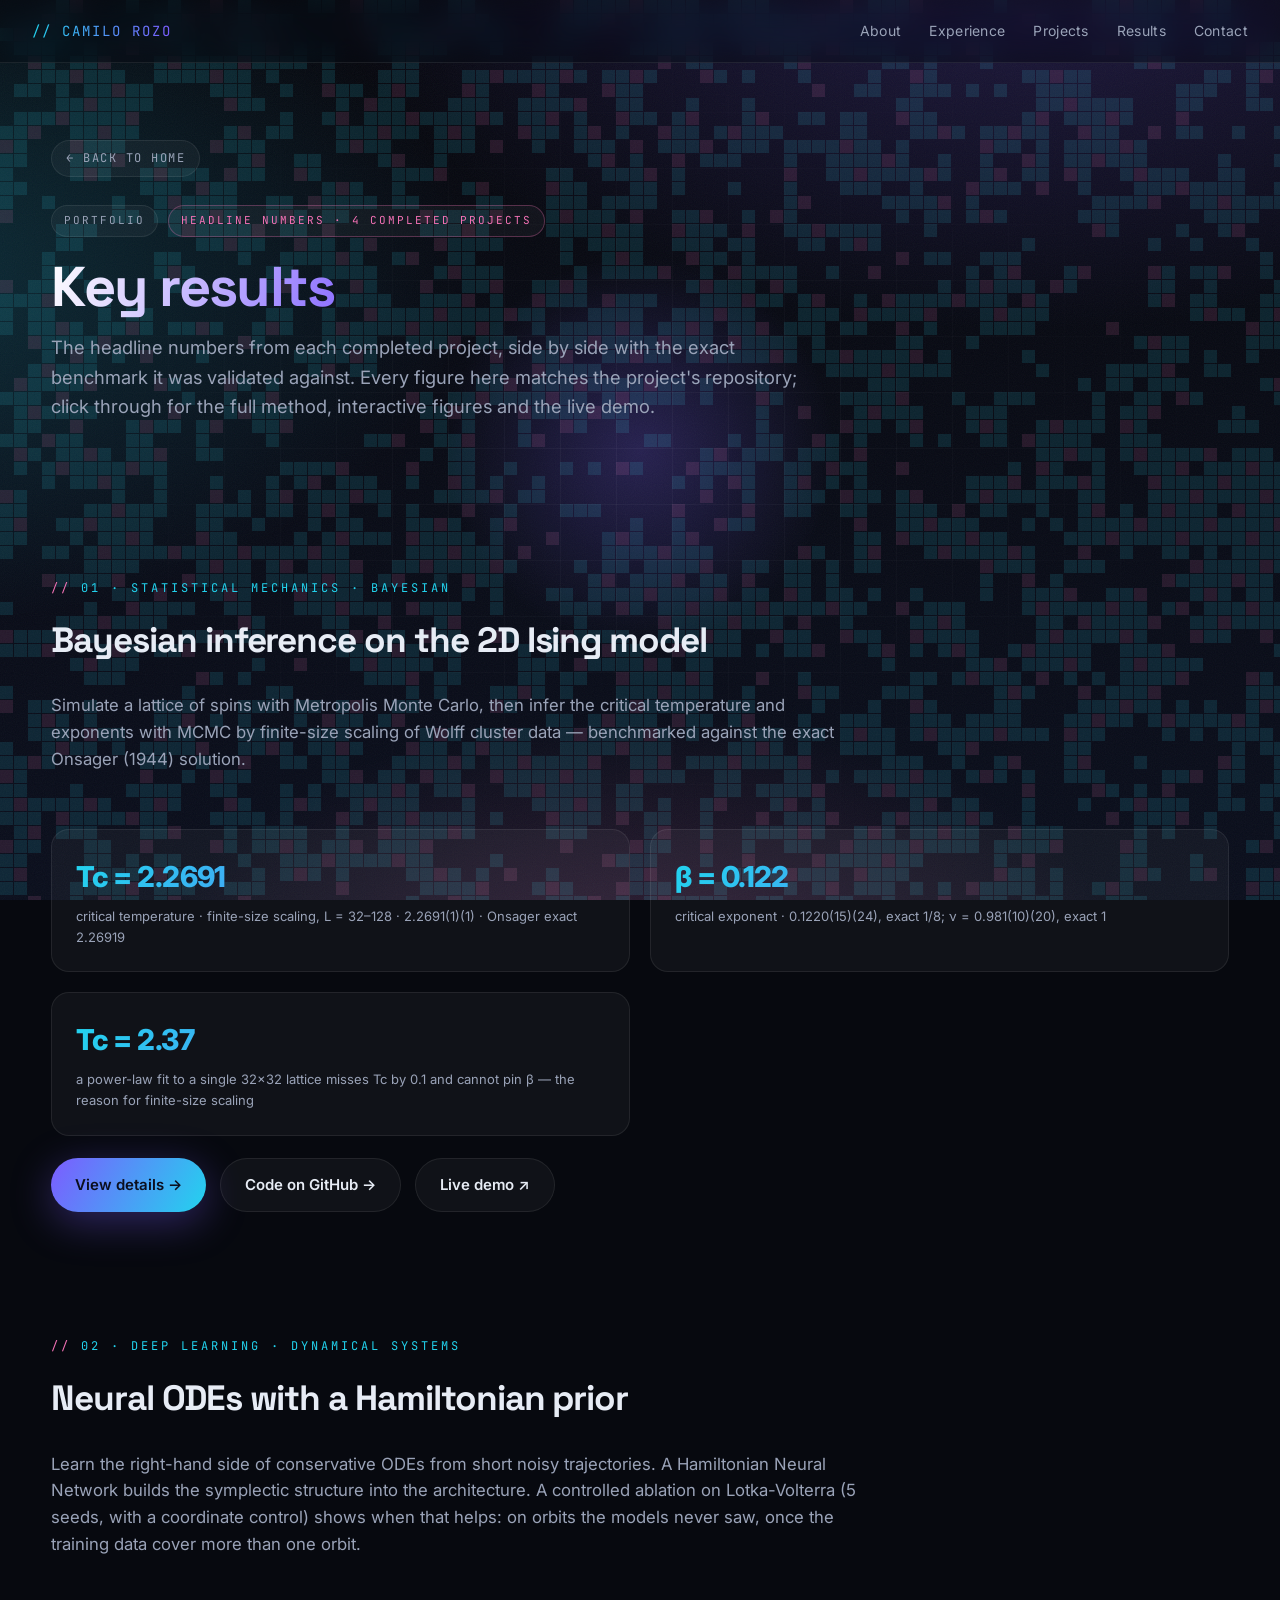
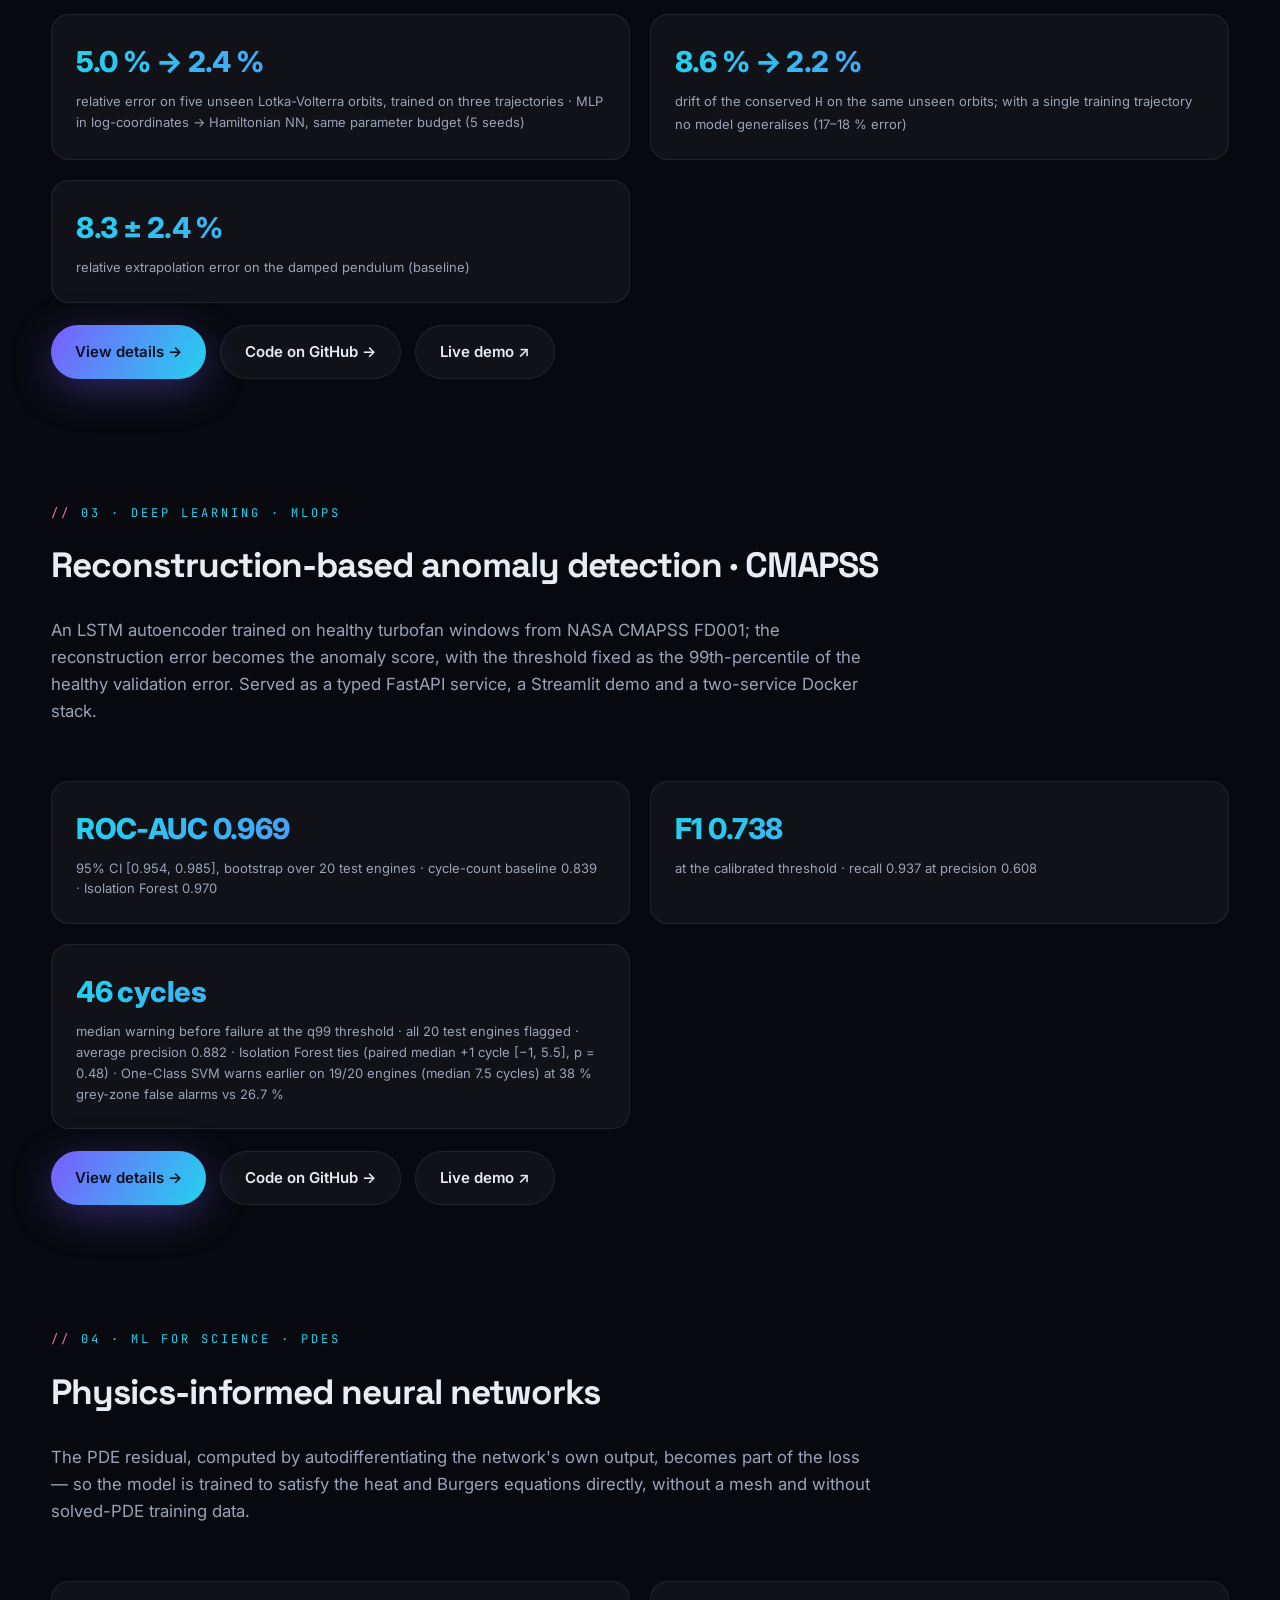
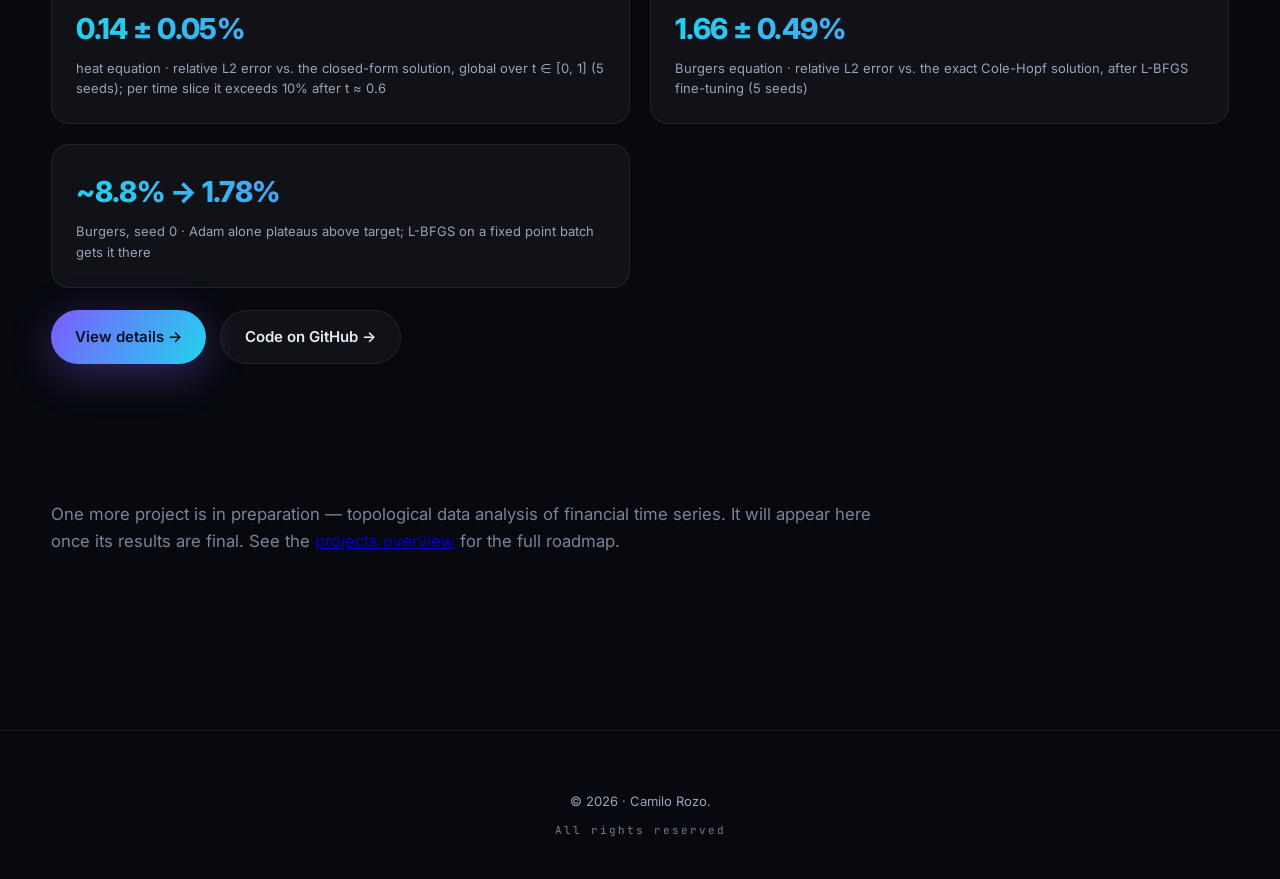
==== commit fb62aa9d: "P1: finite-size scaling on Wolff cluster data, L = 32-128, fit range set by a chi2 goodness-of-fit t" ====
--- a/results.html
+++ b/results.html
@@ -55,16 +55,16 @@
   <div class="container">
     <div class="section-eyebrow reveal">01 · Statistical mechanics · Bayesian</div>
     <h2 class="reveal">Bayesian inference on the 2D Ising model</h2>
-    <p class="section-intro reveal">Simulate a lattice of spins with Metropolis Monte Carlo, then infer the critical temperature and exponents with MCMC by finite-size scaling across four lattice sizes — benchmarked against the exact Onsager (1944) solution.</p>
+    <p class="section-intro reveal">Simulate a lattice of spins with Metropolis Monte Carlo, then infer the critical temperature and exponents with MCMC by finite-size scaling of Wolff cluster data — benchmarked against the exact Onsager (1944) solution.</p>
 
     <div class="results-grid reveal" style="margin-bottom: 22px;">
       <div class="result-metric">
-        <div class="value">Tc = 2.268</div>
-        <div class="label">critical temperature · finite-size scaling, L = 16–64 · 95% HDI [2.265, 2.271] · Onsager exact 2.2692</div>
+        <div class="value">Tc = 2.2691</div>
+        <div class="label">critical temperature · finite-size scaling, L = 32–128 · 2.2691(1)(1) · Onsager exact 2.26919</div>
       </div>
       <div class="result-metric">
-        <div class="value">β = 0.113</div>
-        <div class="label">critical exponent · 95% HDI [0.101, 0.126], exact 1/8; ν = 0.98 [0.92, 1.05], exact 1</div>
+        <div class="value">β = 0.122</div>
+        <div class="label">critical exponent · 0.1220(15)(24), exact 1/8; ν = 0.981(10)(20), exact 1</div>
       </div>
       <div class="result-metric">
         <div class="value">Tc = 2.37</div>
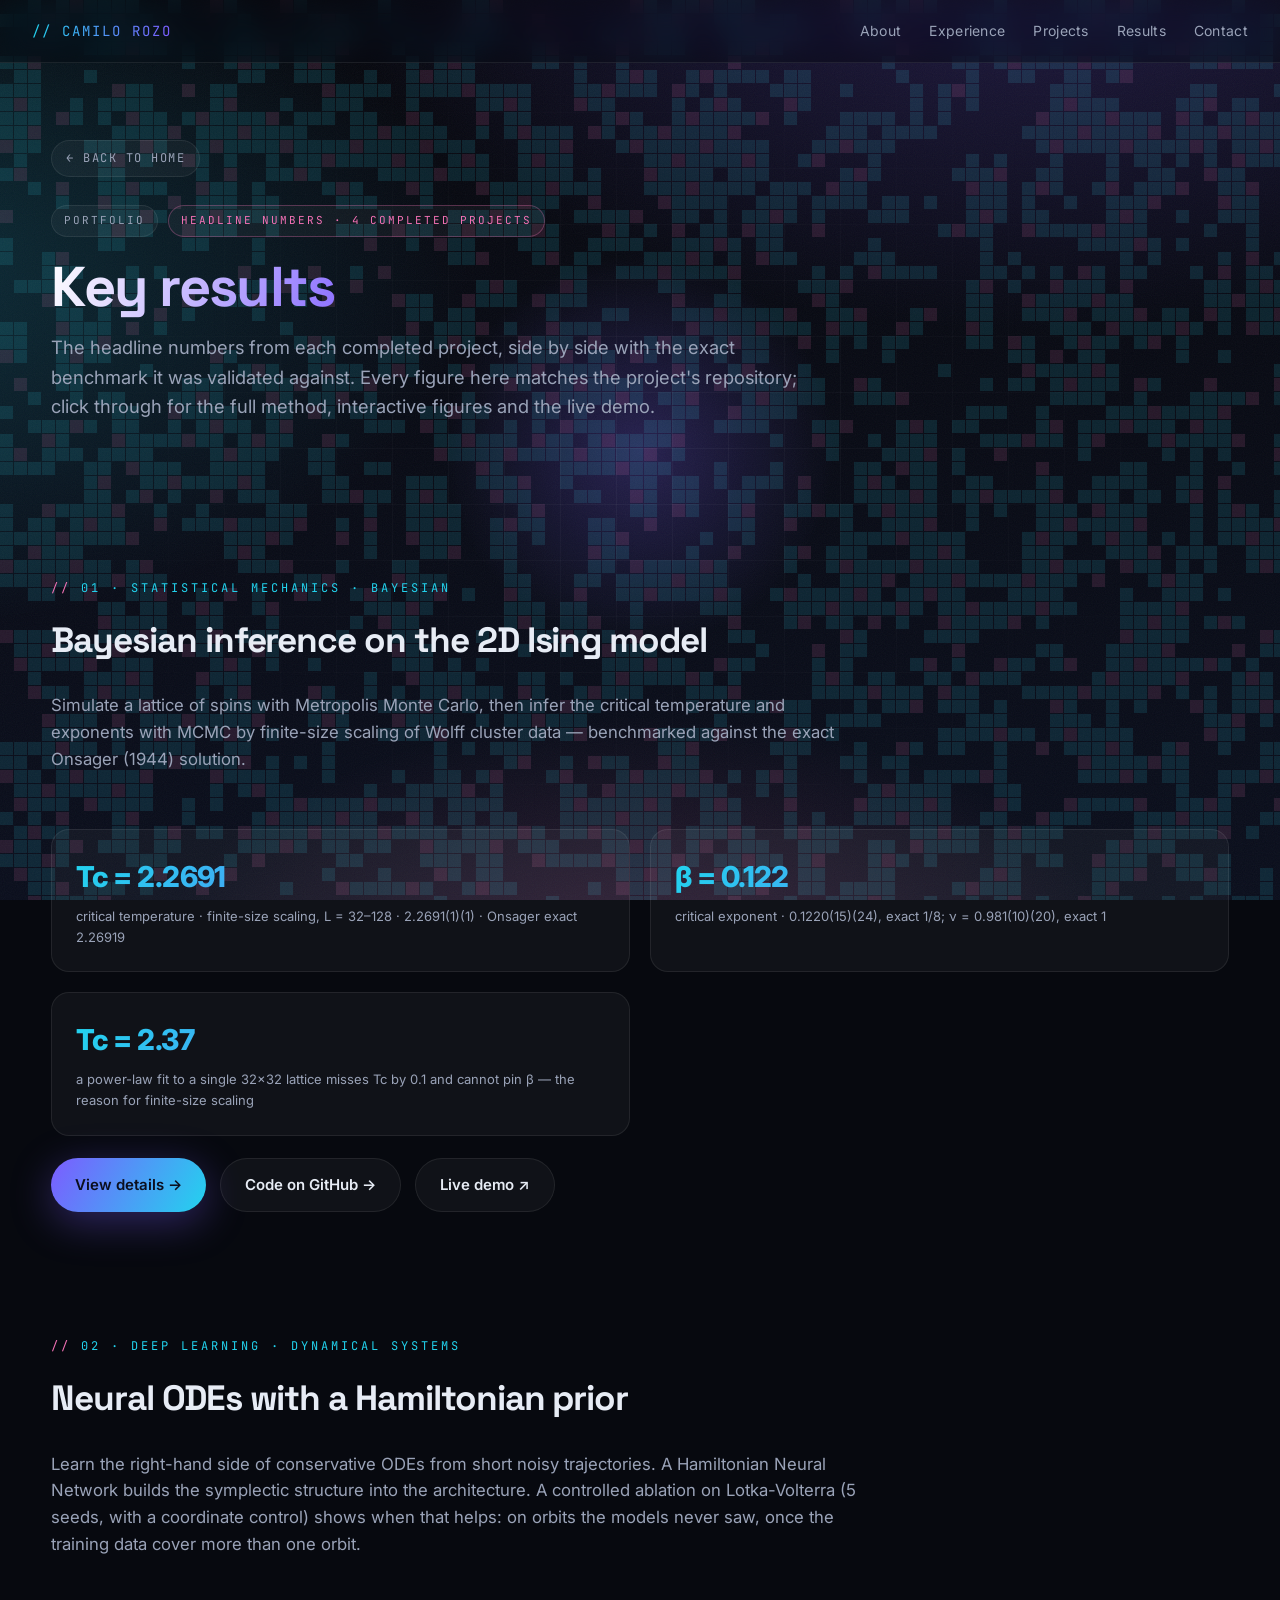
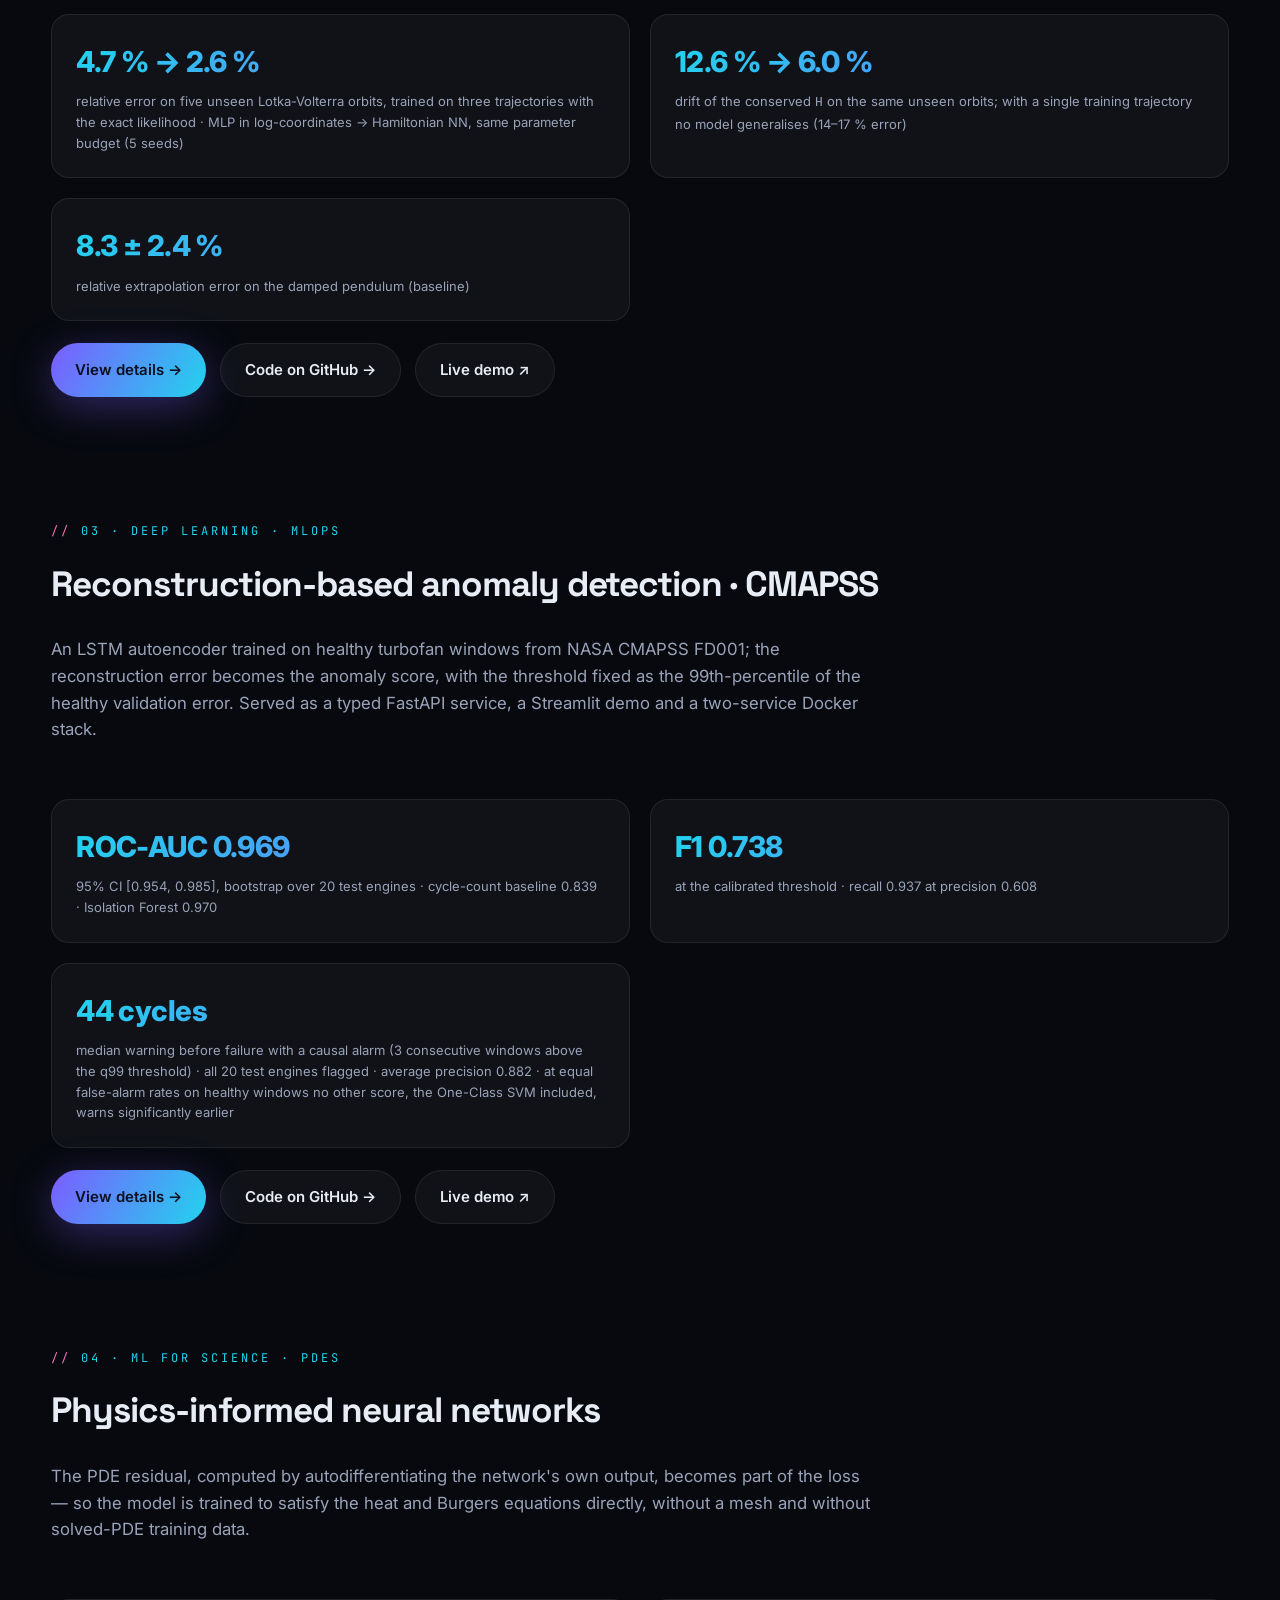
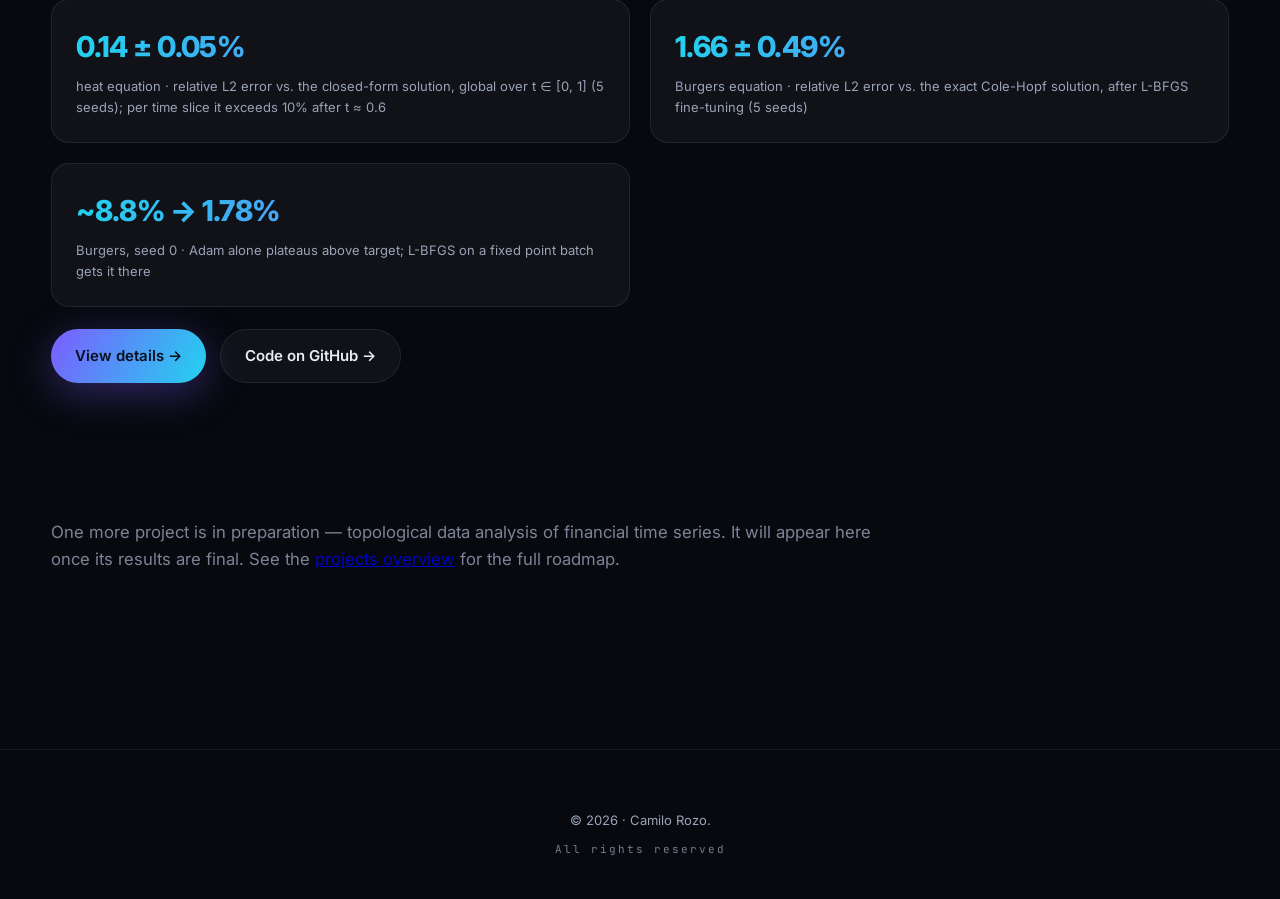
==== commit 6d2fc802: "Results page: P2 tiles with the exact-likelihood ablation (4.7% -> 2.6%, 12.6% -> 6.0%); P3 tile wit" ====
--- a/results.html
+++ b/results.html
@@ -88,12 +88,12 @@
 
     <div class="results-grid reveal" style="margin-bottom: 22px;">
       <div class="result-metric">
-        <div class="value">5.0 % → 2.4 %</div>
-        <div class="label">relative error on five unseen Lotka-Volterra orbits, trained on three trajectories · MLP in log-coordinates → Hamiltonian NN, same parameter budget (5 seeds)</div>
+        <div class="value">4.7 % → 2.6 %</div>
+        <div class="label">relative error on five unseen Lotka-Volterra orbits, trained on three trajectories with the exact likelihood · MLP in log-coordinates → Hamiltonian NN, same parameter budget (5 seeds)</div>
       </div>
       <div class="result-metric">
-        <div class="value">8.6 % → 2.2 %</div>
-        <div class="label">drift of the conserved <code>H</code> on the same unseen orbits; with a single training trajectory no model generalises (17–18 % error)</div>
+        <div class="value">12.6 % → 6.0 %</div>
+        <div class="label">drift of the conserved <code>H</code> on the same unseen orbits; with a single training trajectory no model generalises (14–17 % error)</div>
       </div>
       <div class="result-metric">
         <div class="value">8.3 ± 2.4 %</div>
@@ -125,8 +125,8 @@
         <div class="label">at the calibrated threshold · recall 0.937 at precision 0.608</div>
       </div>
       <div class="result-metric">
-        <div class="value">46 cycles</div>
-        <div class="label">median warning before failure at the q99 threshold · all 20 test engines flagged · average precision 0.882 · Isolation Forest ties (paired median +1 cycle [−1, 5.5], p = 0.48) · One-Class SVM warns earlier on 19/20 engines (median 7.5 cycles) at 38 % grey-zone false alarms vs 26.7 %</div>
+        <div class="value">44 cycles</div>
+        <div class="label">median warning before failure with a causal alarm (3 consecutive windows above the q99 threshold) · all 20 test engines flagged · average precision 0.882 · at equal false-alarm rates on healthy windows no other score, the One-Class SVM included, warns significantly earlier</div>
       </div>
     </div>
 
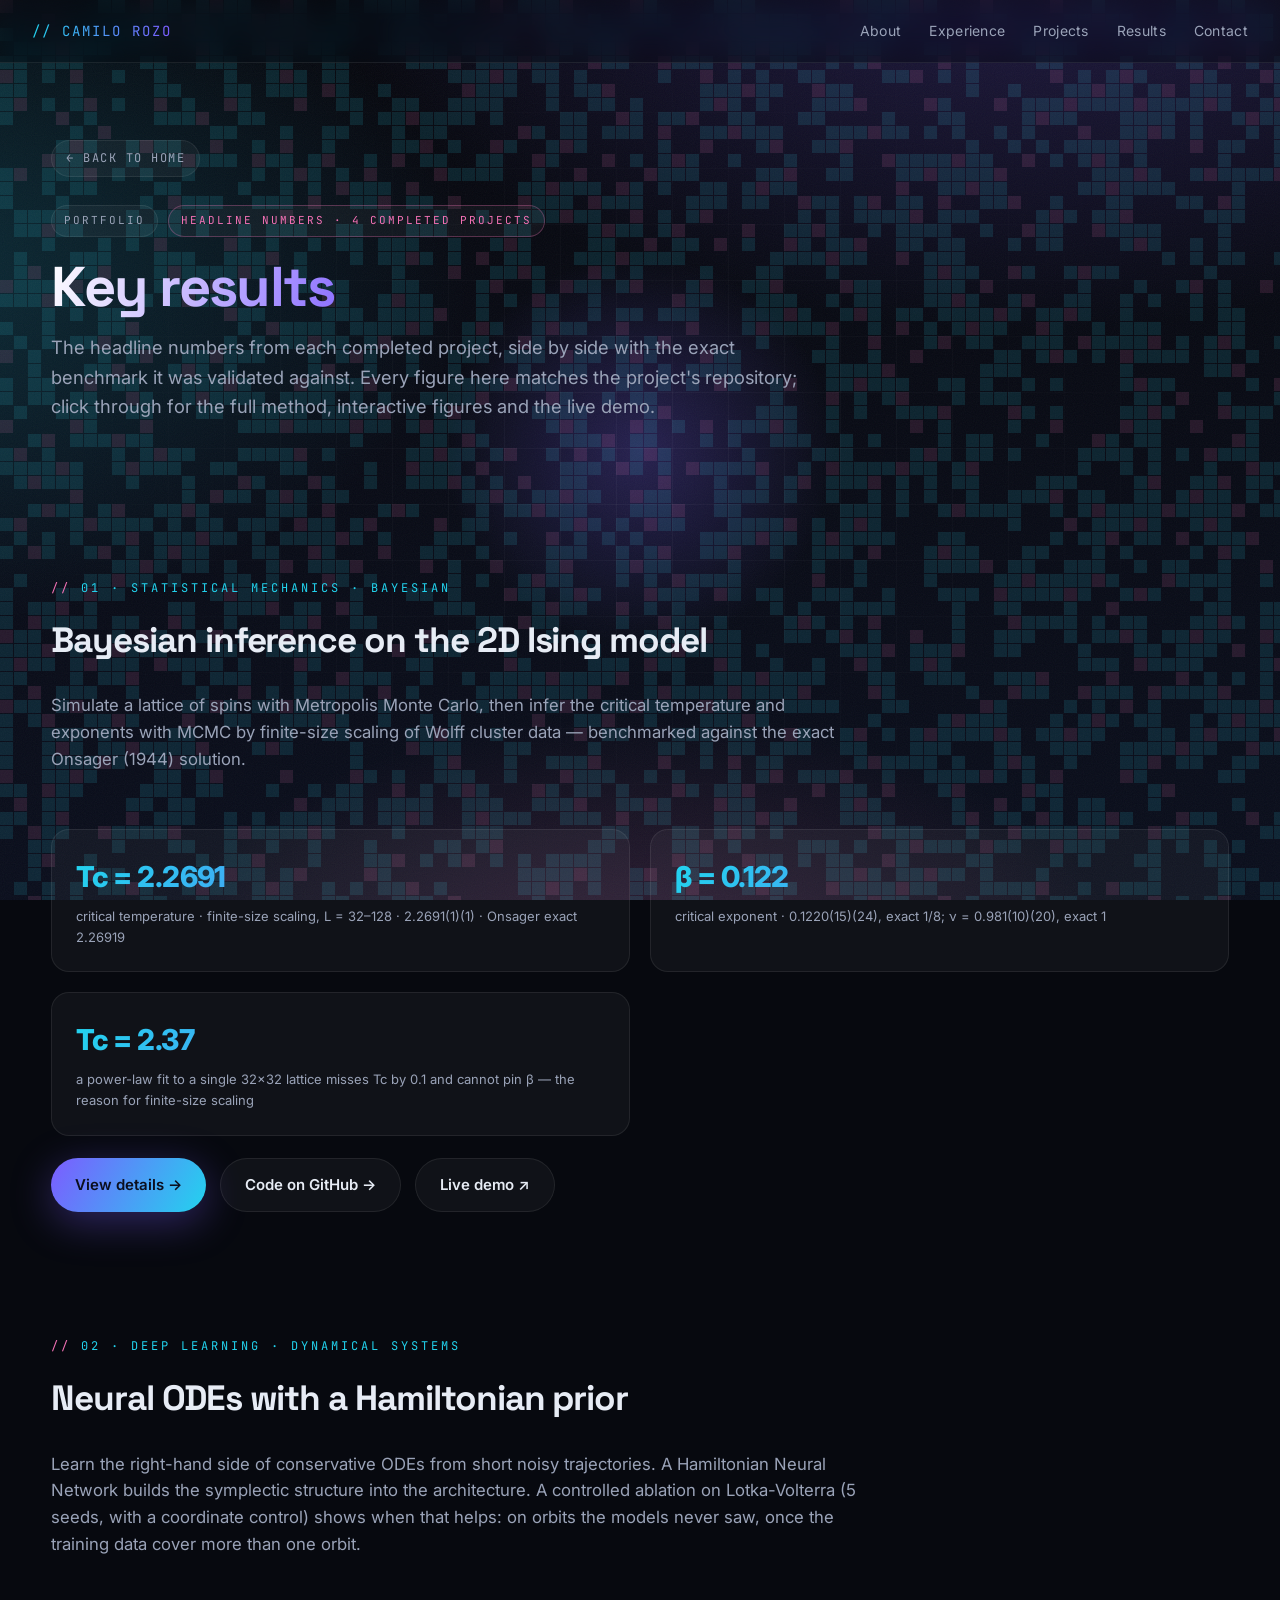
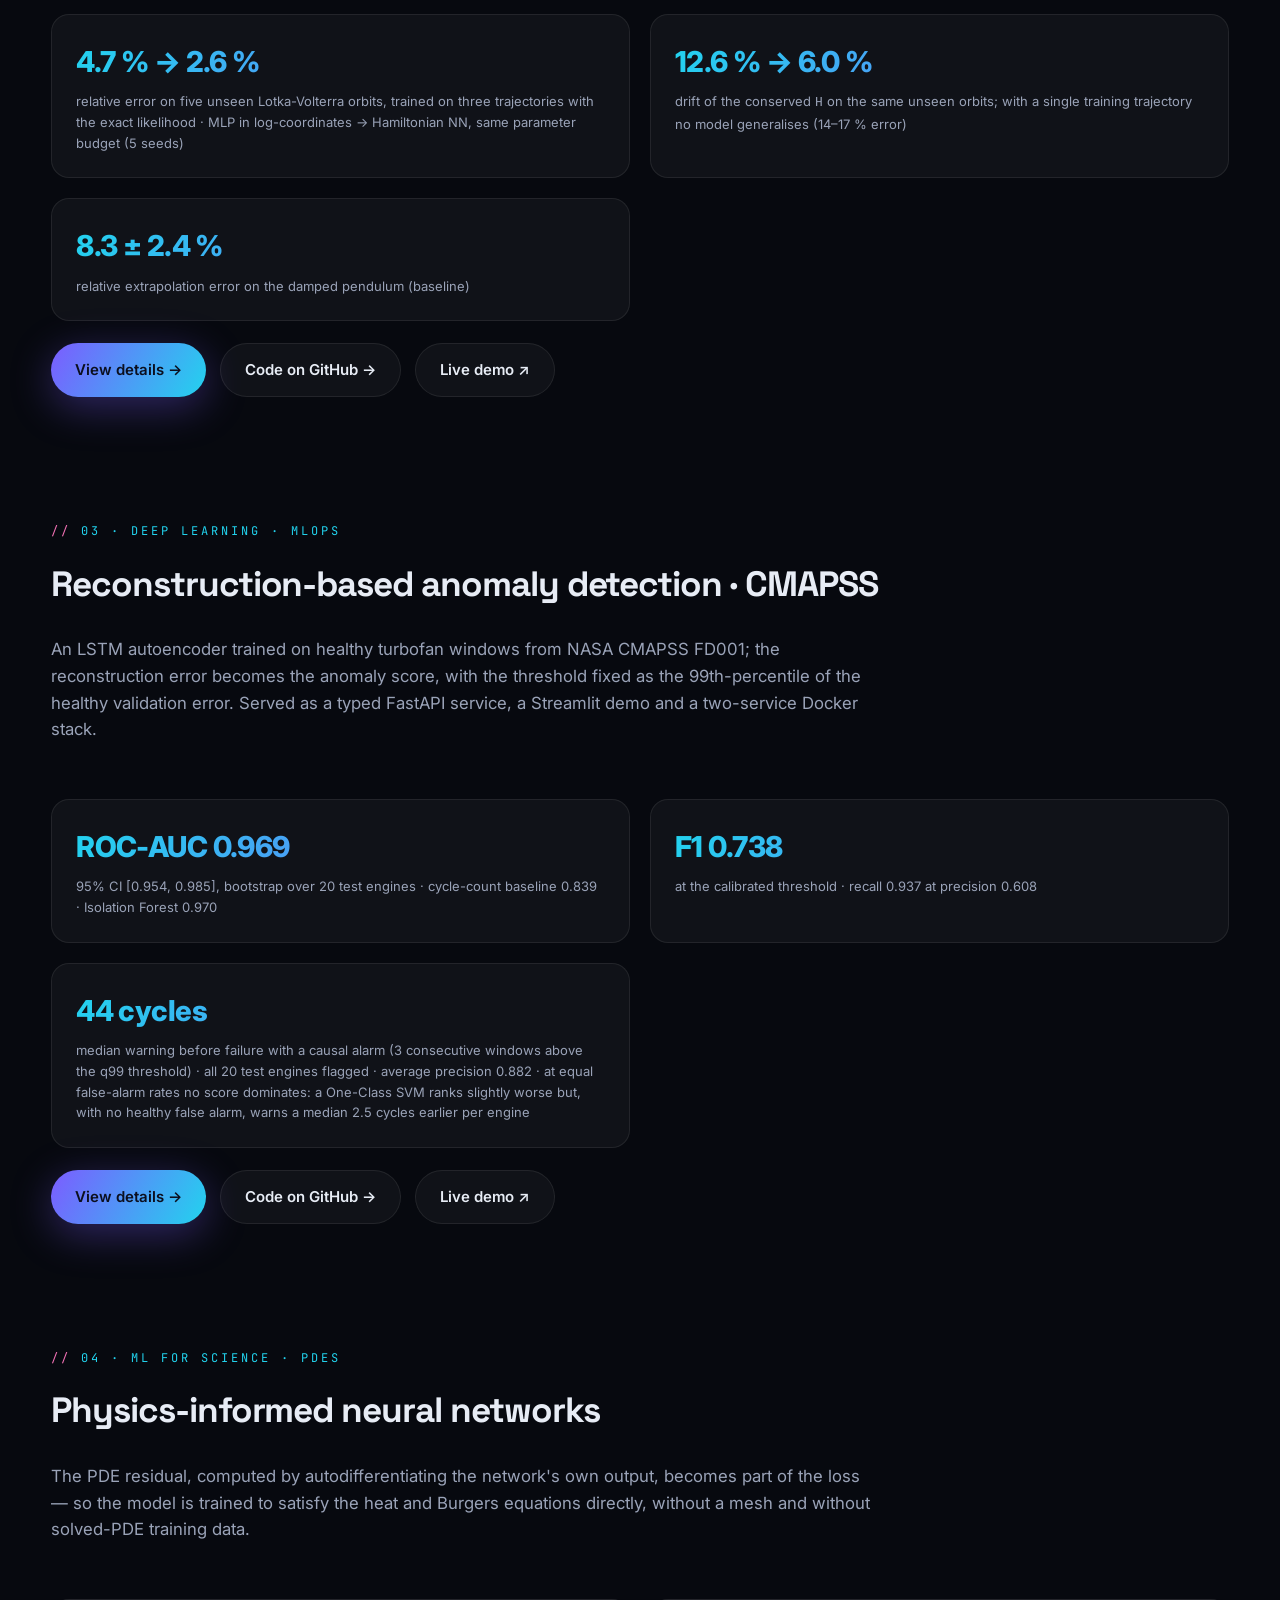
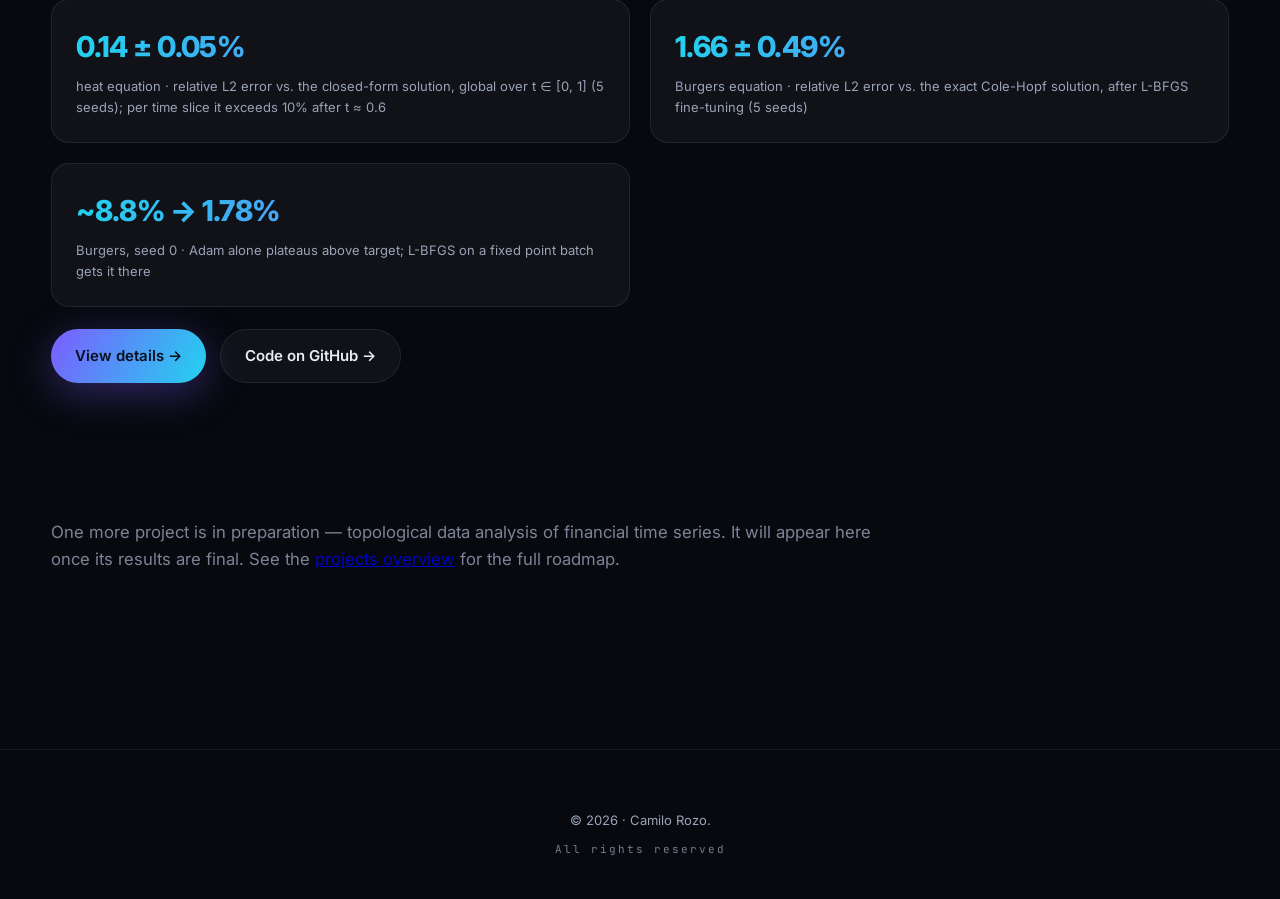
==== commit 37987fd5: "P3: symmetric statement on the One-Class SVM (external review of 2026-11-19), on the index card, the" ====
--- a/results.html
+++ b/results.html
@@ -126,7 +126,7 @@
       </div>
       <div class="result-metric">
         <div class="value">44 cycles</div>
-        <div class="label">median warning before failure with a causal alarm (3 consecutive windows above the q99 threshold) · all 20 test engines flagged · average precision 0.882 · at equal false-alarm rates on healthy windows no other score, the One-Class SVM included, warns significantly earlier</div>
+        <div class="label">median warning before failure with a causal alarm (3 consecutive windows above the q99 threshold) · all 20 test engines flagged · average precision 0.882 · at equal false-alarm rates no score dominates: a One-Class SVM ranks slightly worse but, with no healthy false alarm, warns a median 2.5 cycles earlier per engine</div>
       </div>
     </div>
 
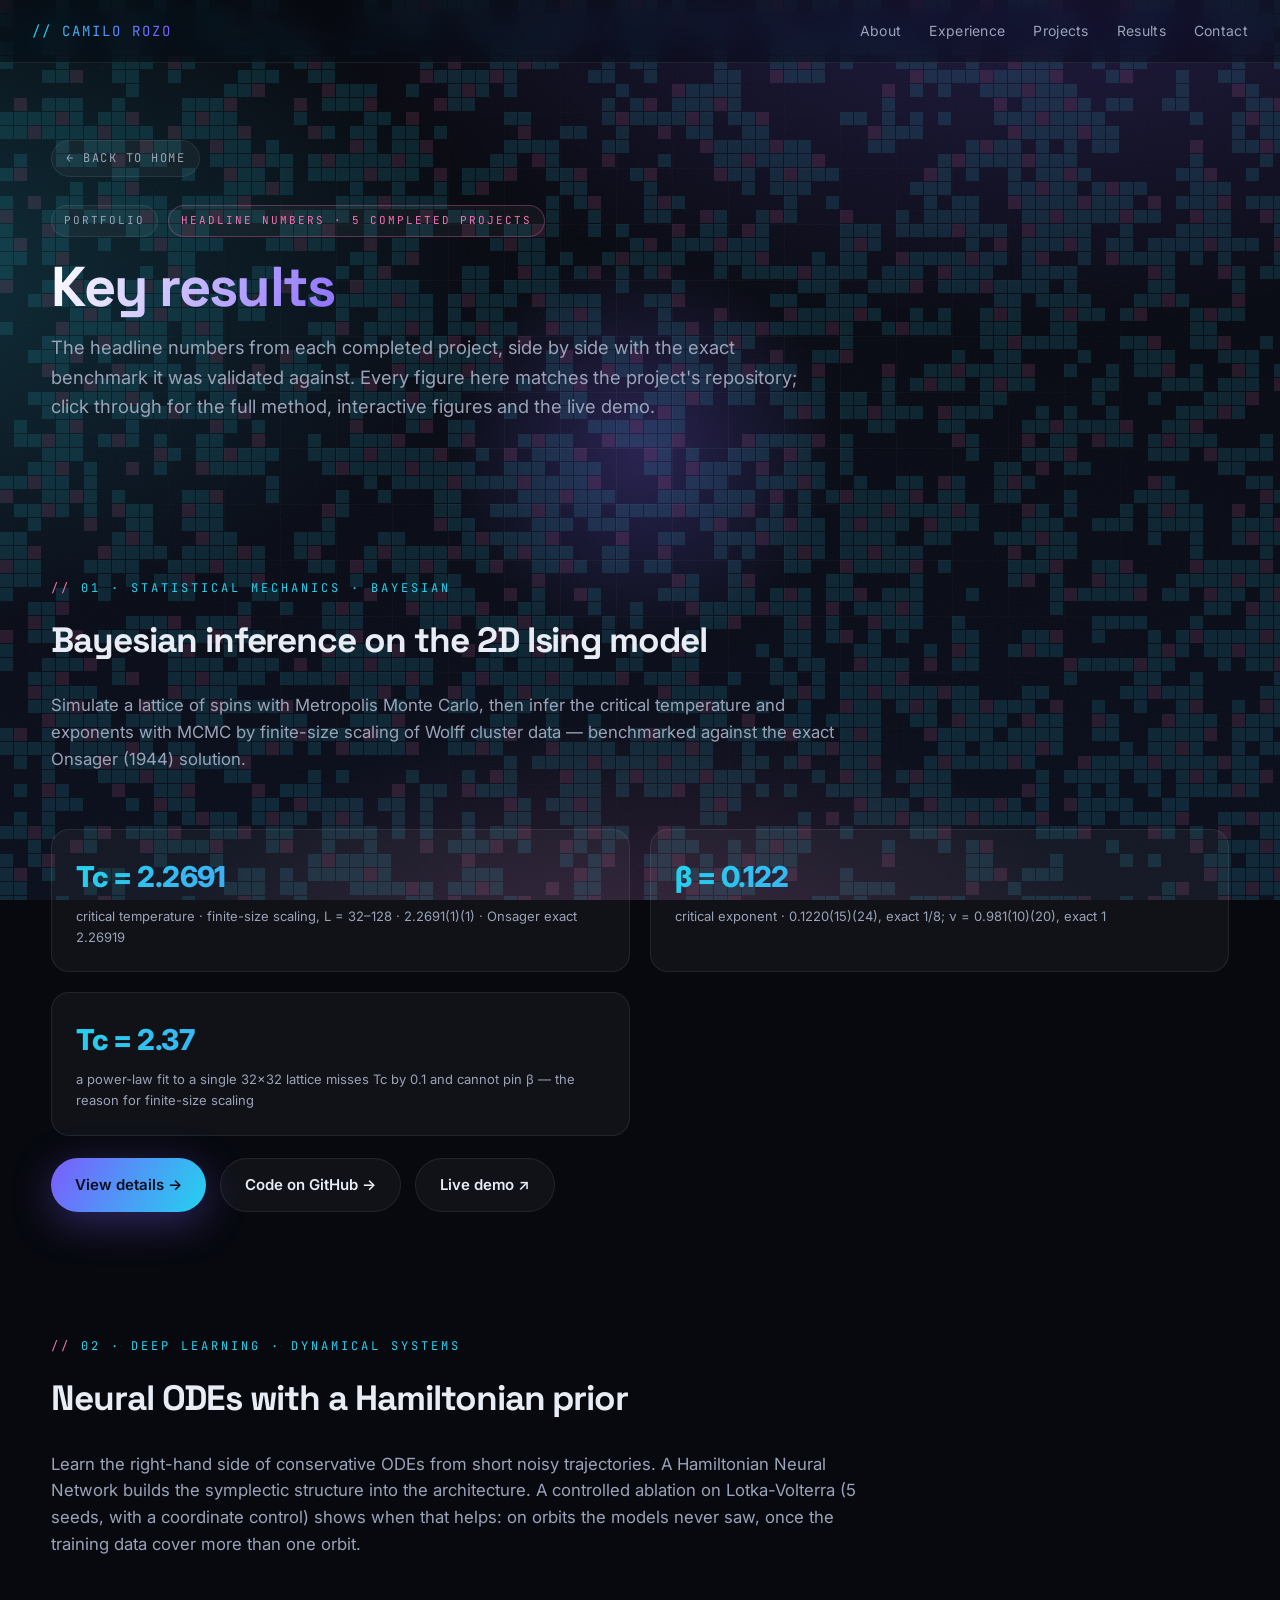
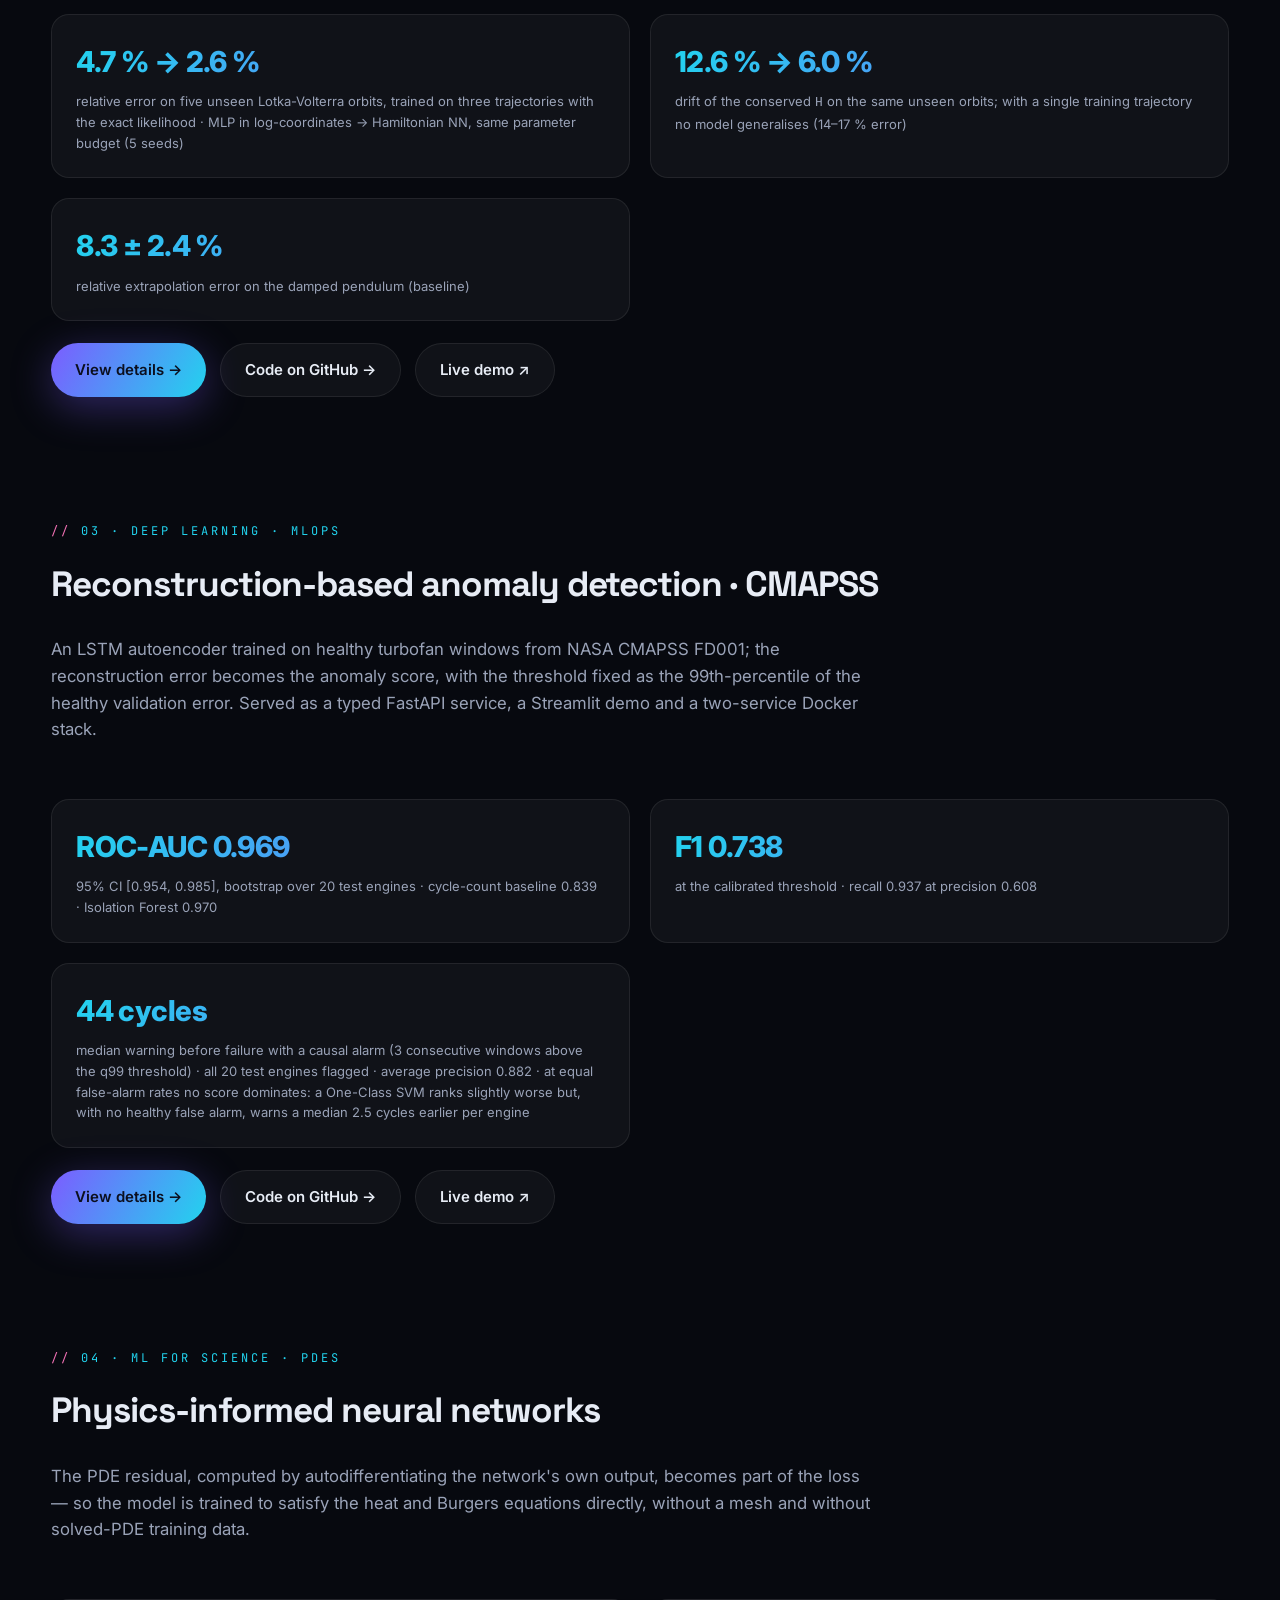
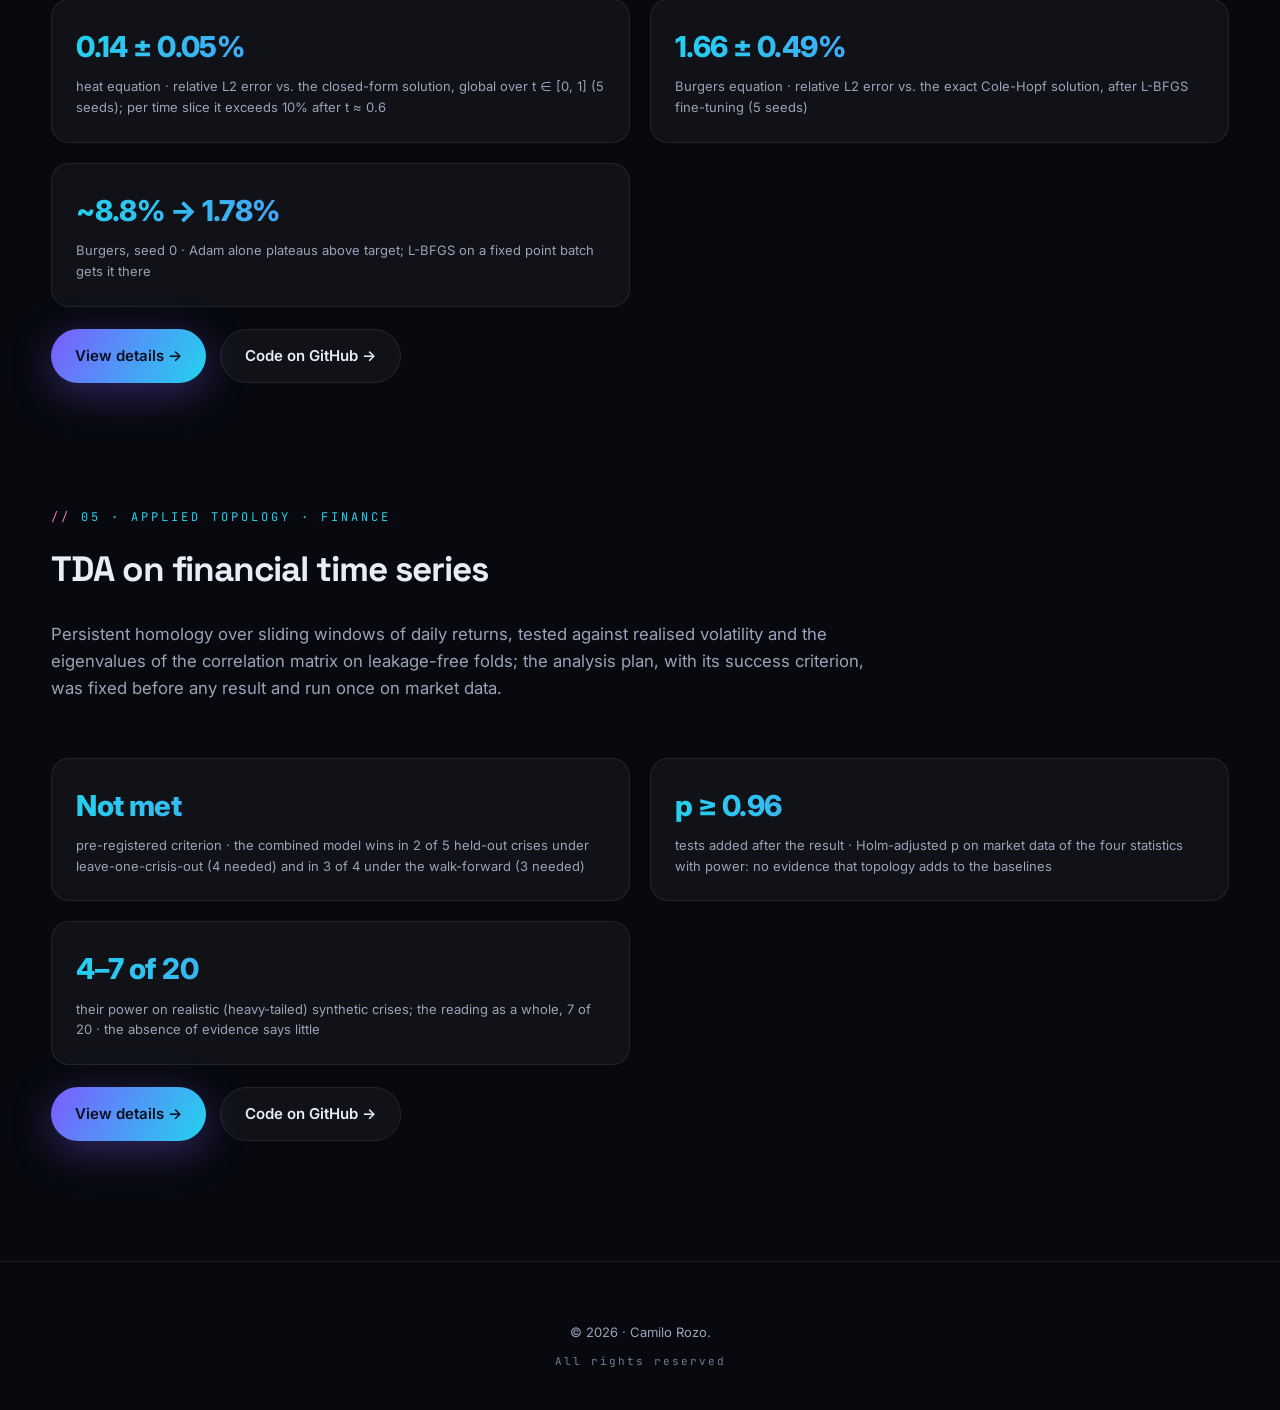
==== commit d25578bd: "P5 completed: the first result and the tests added after it. Index card and page badge "Completed"; " ====
--- a/results.html
+++ b/results.html
@@ -4,7 +4,7 @@
 <meta charset="utf-8" />
 <meta name="viewport" content="width=device-width, initial-scale=1" />
 <title>Key results · Camilo Rozo</title>
-<meta name="description" content="Headline results from Camilo Rozo's portfolio projects — Bayesian inference on the 2D Ising model, Neural ODEs with a Hamiltonian prior, reconstruction-based anomaly detection on NASA CMAPSS, and physics-informed neural networks for the heat and Burgers equations." />
+<meta name="description" content="Headline results from Camilo Rozo's portfolio projects — Bayesian inference on the 2D Ising model, Neural ODEs with a Hamiltonian prior, reconstruction-based anomaly detection on NASA CMAPSS, physics-informed neural networks for the heat and Burgers equations, and topological data analysis of financial time series." />
 <link rel="icon" type="image/svg+xml" href="/favicon.svg?v=2" />
 <link rel="preconnect" href="https://fonts.googleapis.com">
 <link rel="preconnect" href="https://fonts.gstatic.com" crossorigin>
@@ -44,7 +44,7 @@
     <a href="index.html#projects" class="back-link reveal">← Back to home</a>
     <div class="badges reveal" style="margin-top: 28px;">
       <span class="badge">Portfolio</span>
-      <span class="badge domain">Headline numbers · 4 completed projects</span>
+      <span class="badge domain">Headline numbers · 5 completed projects</span>
     </div>
     <h1 class="reveal"><span class="grad">Key results</span></h1>
     <p class="tagline reveal">The headline numbers from each completed project, side by side with the exact benchmark it was validated against. Every figure here matches the project's repository; click through for the full method, interactive figures and the live demo.</p>
@@ -168,7 +168,29 @@
 
 <section class="content-section">
   <div class="container">
-    <p class="section-intro reveal" style="opacity: 0.8;">One more project is in preparation — topological data analysis of financial time series. It will appear here once its results are final. See the <a href="index.html#projects">projects overview</a> for the full roadmap.</p>
+    <div class="section-eyebrow reveal">05 · Applied topology · Finance</div>
+    <h2 class="reveal">TDA on financial time series</h2>
+    <p class="section-intro reveal">Persistent homology over sliding windows of daily returns, tested against realised volatility and the eigenvalues of the correlation matrix on leakage-free folds; the analysis plan, with its success criterion, was fixed before any result and run once on market data.</p>
+
+    <div class="results-grid reveal" style="margin-bottom: 22px;">
+      <div class="result-metric">
+        <div class="value">Not met</div>
+        <div class="label">pre-registered criterion · the combined model wins in 2 of 5 held-out crises under leave-one-crisis-out (4 needed) and in 3 of 4 under the walk-forward (3 needed)</div>
+      </div>
+      <div class="result-metric">
+        <div class="value">p ≥ 0.96</div>
+        <div class="label">tests added after the result · Holm-adjusted p on market data of the four statistics with power: no evidence that topology adds to the baselines</div>
+      </div>
+      <div class="result-metric">
+        <div class="value">4–7 of 20</div>
+        <div class="label">their power on realistic (heavy-tailed) synthetic crises; the reading as a whole, 7 of 20 · the absence of evidence says little</div>
+      </div>
+    </div>
+
+    <div class="cta-row reveal">
+      <a href="projects/05-tda-finance.html" class="btn btn-primary">View details →</a>
+      <a href="https://github.com/crozol/05-tda-finance" class="btn btn-ghost" target="_blank" rel="noopener">Code on GitHub →</a>
+    </div>
   </div>
 </section>
 
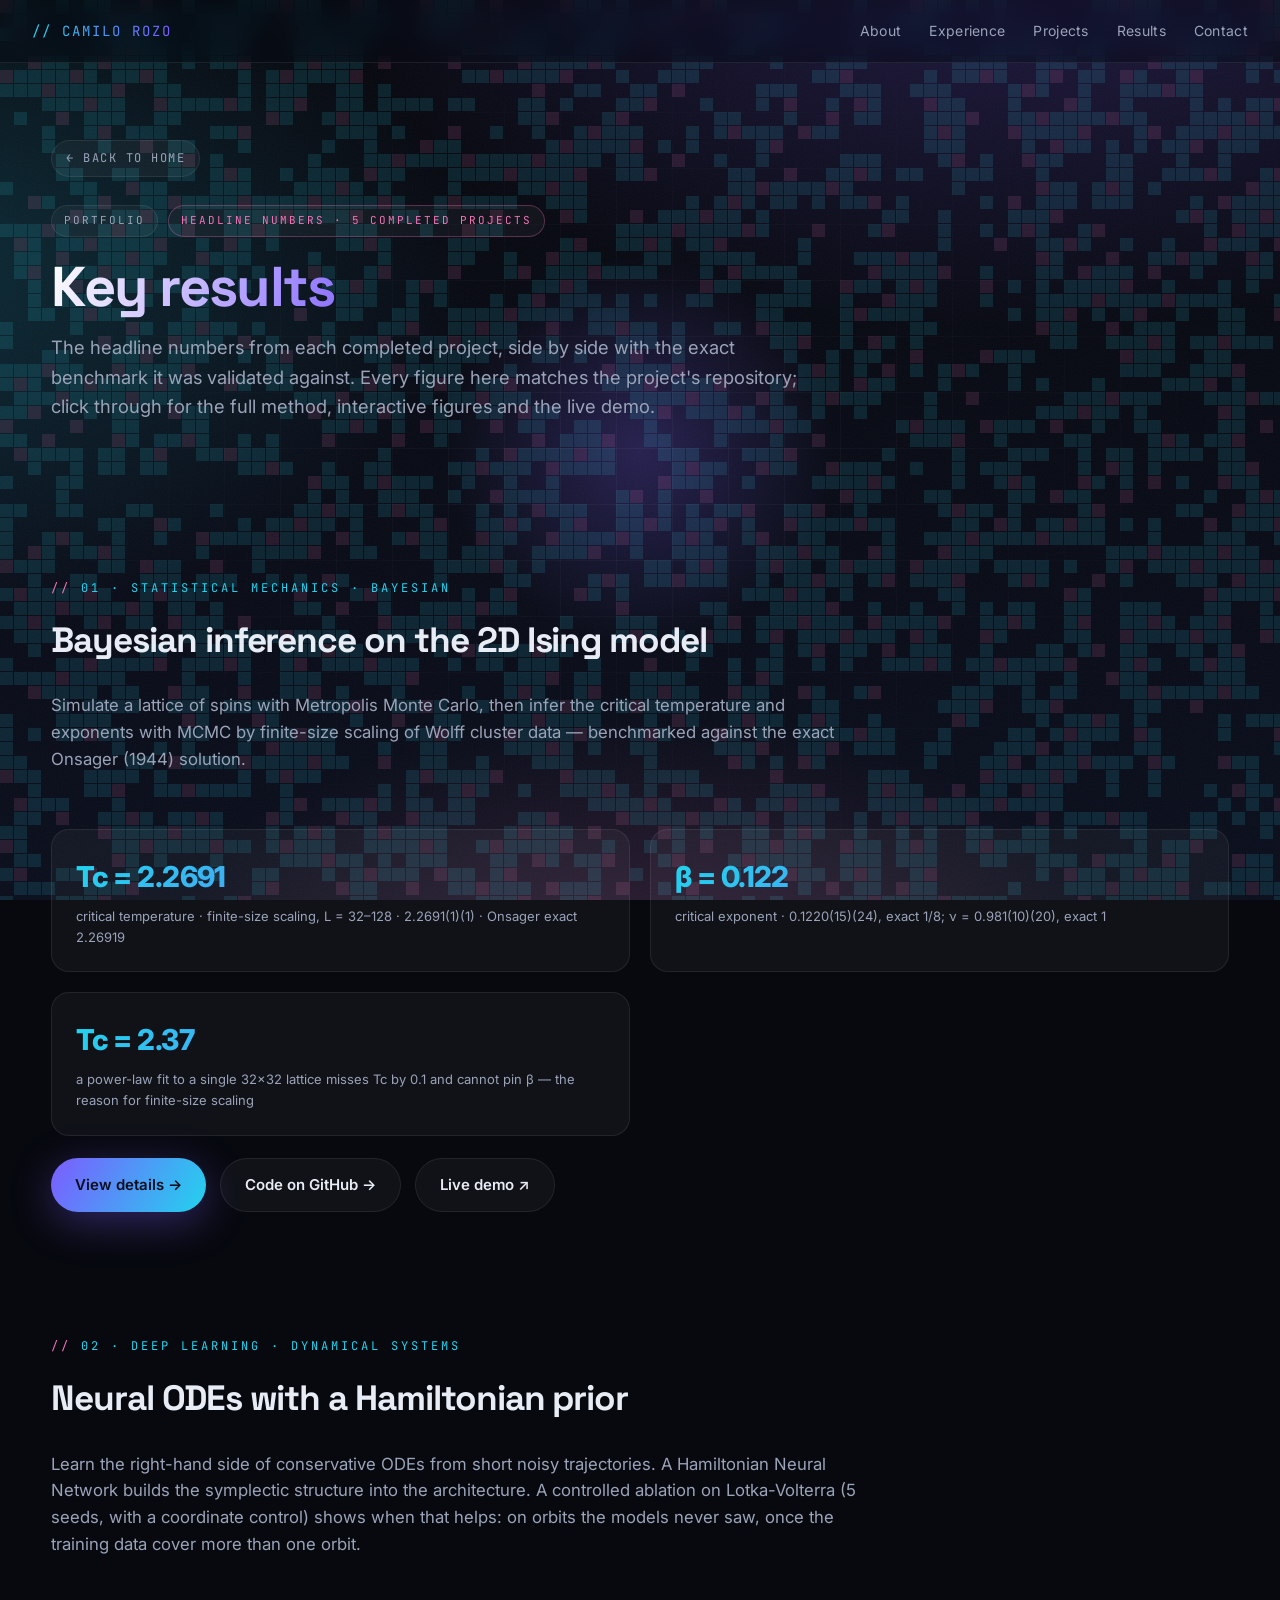
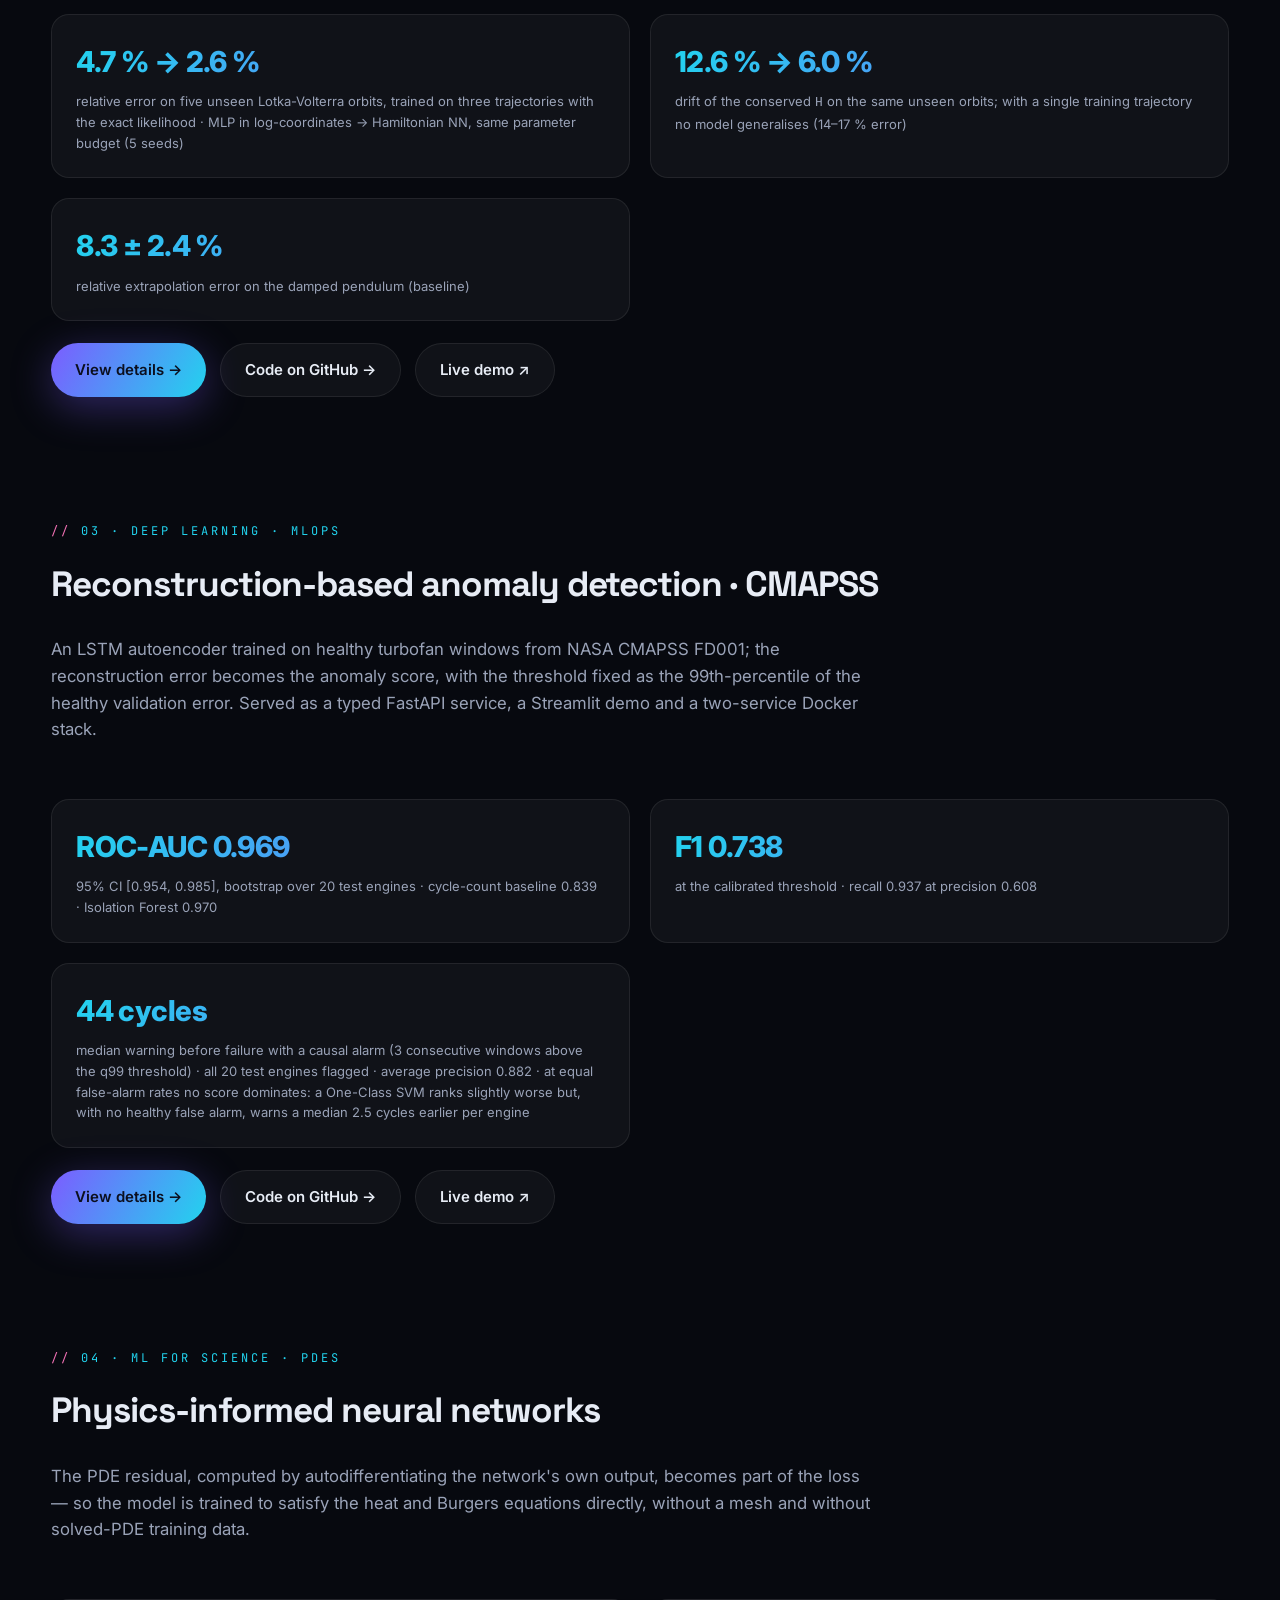
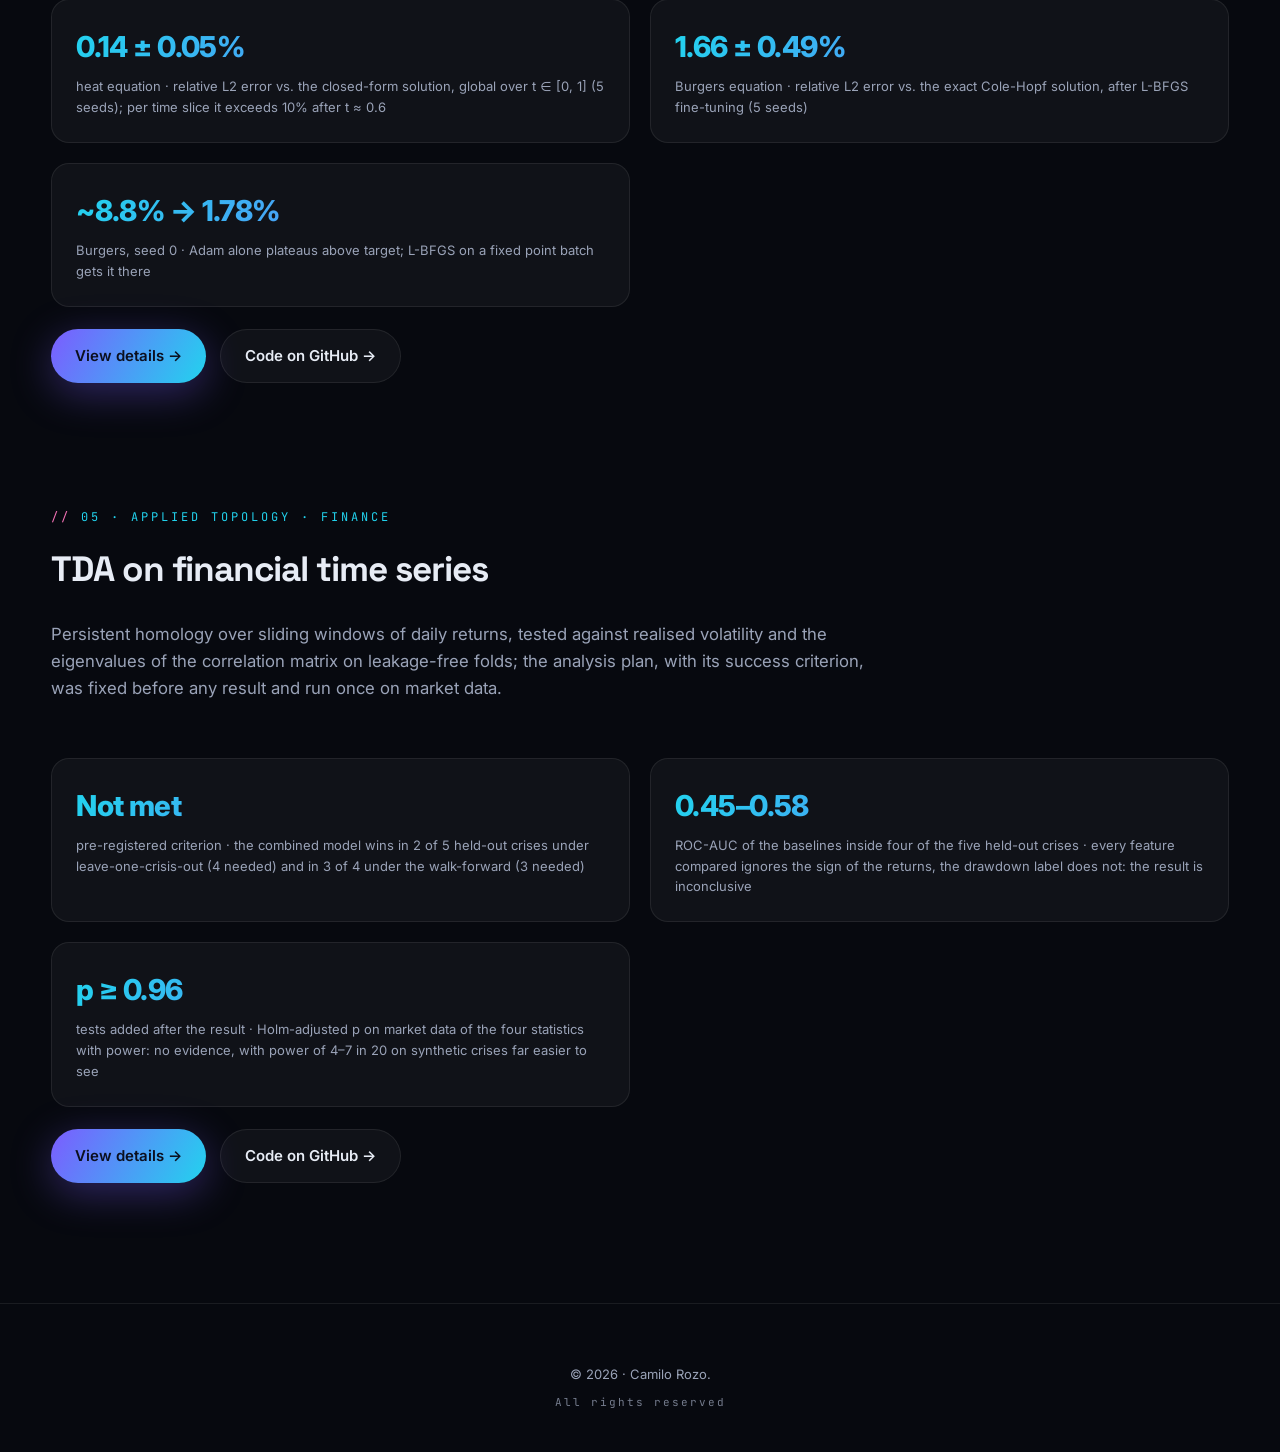
==== commit 1385e5fc: "External review of 2026-11-20. P5: the result is inconclusive rather than negative. Index card: ever" ====
--- a/results.html
+++ b/results.html
@@ -178,12 +178,12 @@
         <div class="label">pre-registered criterion · the combined model wins in 2 of 5 held-out crises under leave-one-crisis-out (4 needed) and in 3 of 4 under the walk-forward (3 needed)</div>
       </div>
       <div class="result-metric">
+        <div class="value">0.45–0.58</div>
+        <div class="label">ROC-AUC of the baselines inside four of the five held-out crises · every feature compared ignores the sign of the returns, the drawdown label does not: the result is inconclusive</div>
+      </div>
+      <div class="result-metric">
         <div class="value">p ≥ 0.96</div>
-        <div class="label">tests added after the result · Holm-adjusted p on market data of the four statistics with power: no evidence that topology adds to the baselines</div>
-      </div>
-      <div class="result-metric">
-        <div class="value">4–7 of 20</div>
-        <div class="label">their power on realistic (heavy-tailed) synthetic crises; the reading as a whole, 7 of 20 · the absence of evidence says little</div>
+        <div class="label">tests added after the result · Holm-adjusted p on market data of the four statistics with power: no evidence, with power of 4–7 in 20 on synthetic crises far easier to see</div>
       </div>
     </div>
 
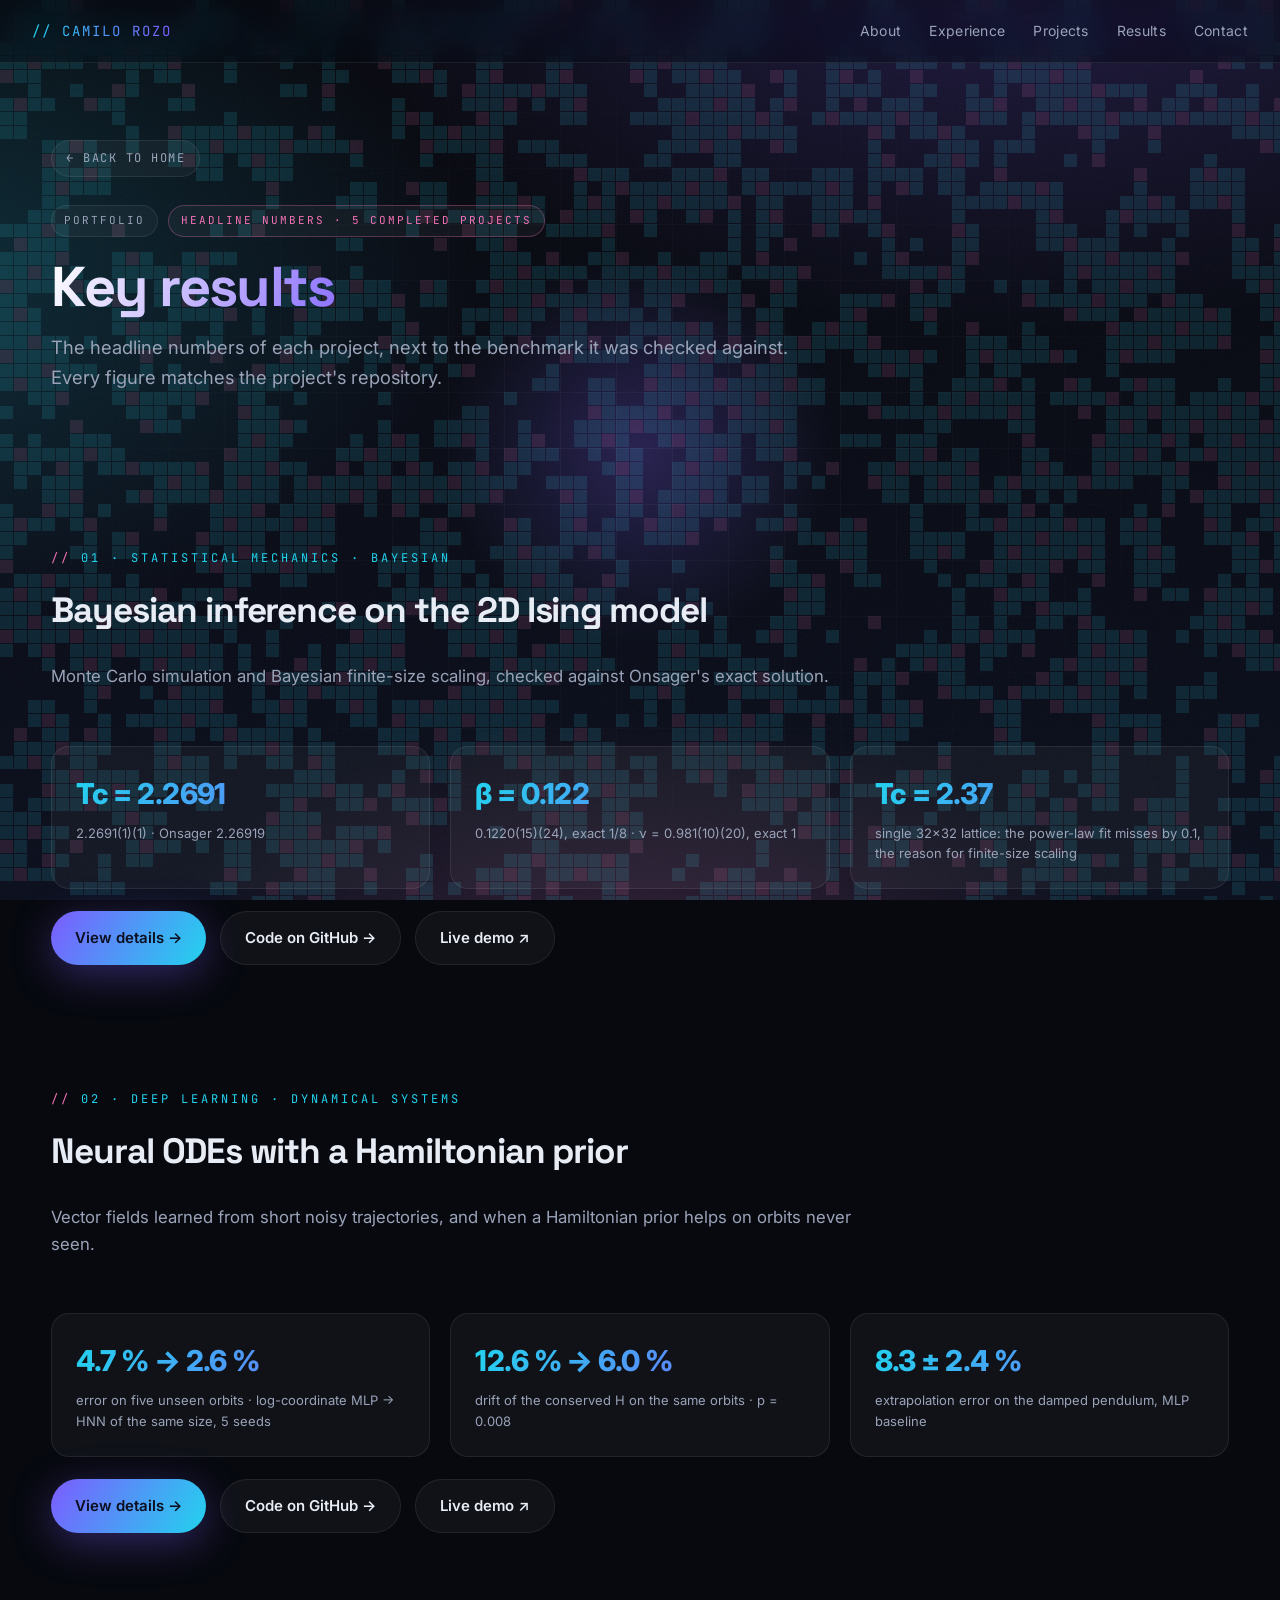
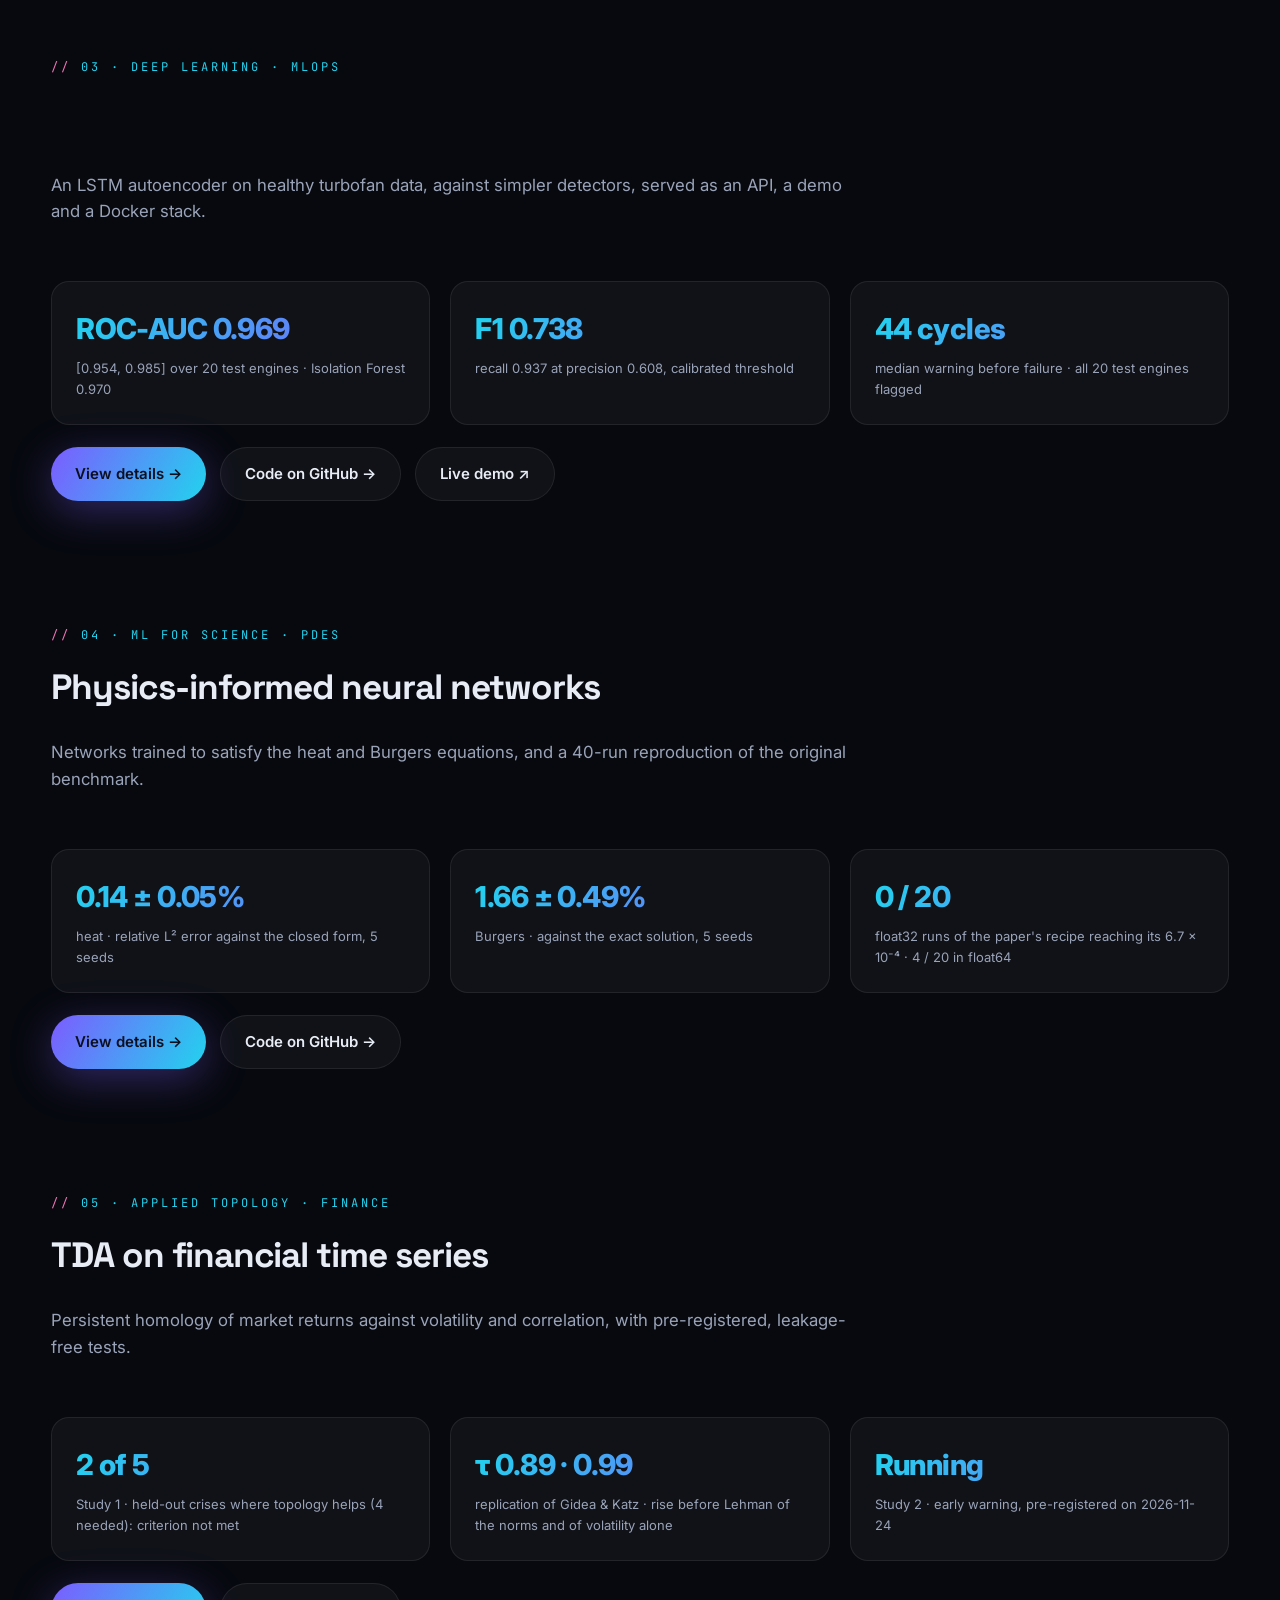
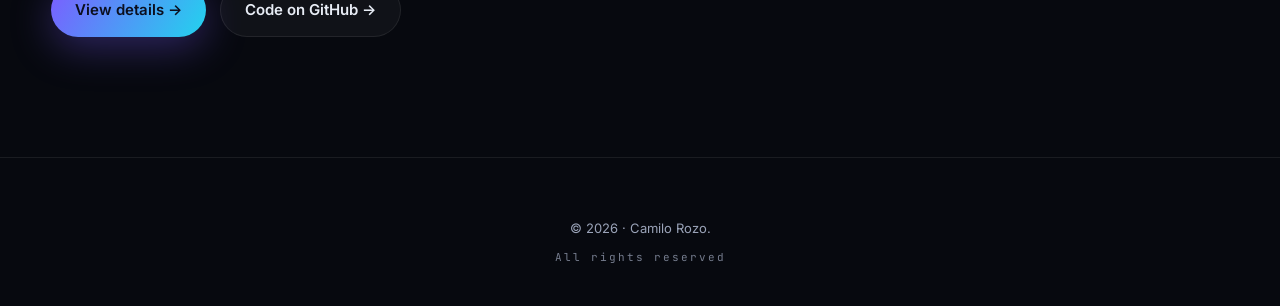
==== commit 01bbf770: "Shorter project pages: background, approach, key results with charts, limits, links to the full anal" ====
--- a/results.html
+++ b/results.html
@@ -47,7 +47,7 @@
       <span class="badge domain">Headline numbers · 5 completed projects</span>
     </div>
     <h1 class="reveal"><span class="grad">Key results</span></h1>
-    <p class="tagline reveal">The headline numbers from each completed project, side by side with the exact benchmark it was validated against. Every figure here matches the project's repository; click through for the full method, interactive figures and the live demo.</p>
+    <p class="tagline reveal">The headline numbers of each project, next to the benchmark it was checked against. Every figure matches the project's repository.</p>
   </div>
 </header>
 
@@ -55,20 +55,20 @@
   <div class="container">
     <div class="section-eyebrow reveal">01 · Statistical mechanics · Bayesian</div>
     <h2 class="reveal">Bayesian inference on the 2D Ising model</h2>
-    <p class="section-intro reveal">Simulate a lattice of spins with Metropolis Monte Carlo, then infer the critical temperature and exponents with MCMC by finite-size scaling of Wolff cluster data — benchmarked against the exact Onsager (1944) solution.</p>
-
-    <div class="results-grid reveal" style="margin-bottom: 22px;">
+    <p class="section-intro reveal">Monte Carlo simulation and Bayesian finite-size scaling, checked against Onsager's exact solution.</p>
+
+    <div class="results-grid tiles-3 reveal" style="margin-bottom: 22px;">
       <div class="result-metric">
         <div class="value">Tc = 2.2691</div>
-        <div class="label">critical temperature · finite-size scaling, L = 32–128 · 2.2691(1)(1) · Onsager exact 2.26919</div>
+        <div class="label">2.2691(1)(1) · Onsager 2.26919</div>
       </div>
       <div class="result-metric">
         <div class="value">β = 0.122</div>
-        <div class="label">critical exponent · 0.1220(15)(24), exact 1/8; ν = 0.981(10)(20), exact 1</div>
+        <div class="label">0.1220(15)(24), exact 1/8 · ν = 0.981(10)(20), exact 1</div>
       </div>
       <div class="result-metric">
         <div class="value">Tc = 2.37</div>
-        <div class="label">a power-law fit to a single 32×32 lattice misses Tc by 0.1 and cannot pin β — the reason for finite-size scaling</div>
+        <div class="label">single 32×32 lattice: the power-law fit misses by 0.1, the reason for finite-size scaling</div>
       </div>
     </div>
 
@@ -84,20 +84,20 @@
   <div class="container">
     <div class="section-eyebrow reveal">02 · Deep learning · Dynamical systems</div>
     <h2 class="reveal">Neural ODEs with a Hamiltonian prior</h2>
-    <p class="section-intro reveal">Learn the right-hand side of conservative ODEs from short noisy trajectories. A Hamiltonian Neural Network builds the symplectic structure into the architecture. A controlled ablation on Lotka-Volterra (5 seeds, with a coordinate control) shows when that helps: on orbits the models never saw, once the training data cover more than one orbit.</p>
-
-    <div class="results-grid reveal" style="margin-bottom: 22px;">
+    <p class="section-intro reveal">Vector fields learned from short noisy trajectories, and when a Hamiltonian prior helps on orbits never seen.</p>
+
+    <div class="results-grid tiles-3 reveal" style="margin-bottom: 22px;">
       <div class="result-metric">
         <div class="value">4.7 % → 2.6 %</div>
-        <div class="label">relative error on five unseen Lotka-Volterra orbits, trained on three trajectories with the exact likelihood · MLP in log-coordinates → Hamiltonian NN, same parameter budget (5 seeds)</div>
+        <div class="label">error on five unseen orbits · log-coordinate MLP → HNN of the same size, 5 seeds</div>
       </div>
       <div class="result-metric">
         <div class="value">12.6 % → 6.0 %</div>
-        <div class="label">drift of the conserved <code>H</code> on the same unseen orbits; with a single training trajectory no model generalises (14–17 % error)</div>
+        <div class="label">drift of the conserved H on the same orbits · p = 0.008</div>
       </div>
       <div class="result-metric">
         <div class="value">8.3 ± 2.4 %</div>
-        <div class="label">relative extrapolation error on the damped pendulum (baseline)</div>
+        <div class="label">extrapolation error on the damped pendulum, MLP baseline</div>
       </div>
     </div>
 
@@ -113,20 +113,20 @@
   <div class="container">
     <div class="section-eyebrow reveal">03 · Deep learning · MLOps</div>
     <h2 class="reveal">Reconstruction-based anomaly detection · CMAPSS</h2>
-    <p class="section-intro reveal">An LSTM autoencoder trained on healthy turbofan windows from NASA CMAPSS FD001; the reconstruction error becomes the anomaly score, with the threshold fixed as the 99th-percentile of the healthy validation error. Served as a typed FastAPI service, a Streamlit demo and a two-service Docker stack.</p>
-
-    <div class="results-grid reveal" style="margin-bottom: 22px;">
+    <p class="section-intro reveal">An LSTM autoencoder on healthy turbofan data, against simpler detectors, served as an API, a demo and a Docker stack.</p>
+
+    <div class="results-grid tiles-3 reveal" style="margin-bottom: 22px;">
       <div class="result-metric">
         <div class="value">ROC-AUC 0.969</div>
-        <div class="label">95% CI [0.954, 0.985], bootstrap over 20 test engines · cycle-count baseline 0.839 · Isolation Forest 0.970</div>
+        <div class="label">[0.954, 0.985] over 20 test engines · Isolation Forest 0.970</div>
       </div>
       <div class="result-metric">
         <div class="value">F1 0.738</div>
-        <div class="label">at the calibrated threshold · recall 0.937 at precision 0.608</div>
+        <div class="label">recall 0.937 at precision 0.608, calibrated threshold</div>
       </div>
       <div class="result-metric">
         <div class="value">44 cycles</div>
-        <div class="label">median warning before failure with a causal alarm (3 consecutive windows above the q99 threshold) · all 20 test engines flagged · average precision 0.882 · at equal false-alarm rates no score dominates: a One-Class SVM ranks slightly worse but, with no healthy false alarm, warns a median 2.5 cycles earlier per engine</div>
+        <div class="label">median warning before failure · all 20 test engines flagged</div>
       </div>
     </div>
 
@@ -142,20 +142,20 @@
   <div class="container">
     <div class="section-eyebrow reveal">04 · ML for science · PDEs</div>
     <h2 class="reveal">Physics-informed neural networks</h2>
-    <p class="section-intro reveal">The PDE residual, computed by autodifferentiating the network's own output, becomes part of the loss — so the model is trained to satisfy the heat and Burgers equations directly, without a mesh and without solved-PDE training data.</p>
-
-    <div class="results-grid reveal" style="margin-bottom: 22px;">
+    <p class="section-intro reveal">Networks trained to satisfy the heat and Burgers equations, and a 40-run reproduction of the original benchmark.</p>
+
+    <div class="results-grid tiles-3 reveal" style="margin-bottom: 22px;">
       <div class="result-metric">
         <div class="value">0.14 ± 0.05%</div>
-        <div class="label">heat equation · relative L2 error vs. the closed-form solution, global over t ∈ [0, 1] (5 seeds); per time slice it exceeds 10% after t ≈ 0.6</div>
+        <div class="label">heat · relative L² error against the closed form, 5 seeds</div>
       </div>
       <div class="result-metric">
         <div class="value">1.66 ± 0.49%</div>
-        <div class="label">Burgers equation · relative L2 error vs. the exact Cole-Hopf solution, after L-BFGS fine-tuning (5 seeds)</div>
-      </div>
-      <div class="result-metric">
-        <div class="value">~8.8% → 1.78%</div>
-        <div class="label">Burgers, seed 0 · Adam alone plateaus above target; L-BFGS on a fixed point batch gets it there</div>
+        <div class="label">Burgers · against the exact solution, 5 seeds</div>
+      </div>
+      <div class="result-metric">
+        <div class="value">0 / 20</div>
+        <div class="label">float32 runs of the paper's recipe reaching its 6.7 × 10⁻⁴ · 4 / 20 in float64</div>
       </div>
     </div>
 
@@ -170,20 +170,20 @@
   <div class="container">
     <div class="section-eyebrow reveal">05 · Applied topology · Finance</div>
     <h2 class="reveal">TDA on financial time series</h2>
-    <p class="section-intro reveal">Persistent homology over sliding windows of daily returns, tested against realised volatility and the eigenvalues of the correlation matrix on leakage-free folds; the analysis plan, with its success criterion, was fixed before any result and run once on market data.</p>
-
-    <div class="results-grid reveal" style="margin-bottom: 22px;">
-      <div class="result-metric">
-        <div class="value">Not met</div>
-        <div class="label">pre-registered criterion · the combined model wins in 2 of 5 held-out crises under leave-one-crisis-out (4 needed) and in 3 of 4 under the walk-forward (3 needed)</div>
-      </div>
-      <div class="result-metric">
-        <div class="value">0.45–0.58</div>
-        <div class="label">ROC-AUC of the baselines inside four of the five held-out crises · every feature compared ignores the sign of the returns, the drawdown label does not: the result is inconclusive</div>
-      </div>
-      <div class="result-metric">
-        <div class="value">p ≥ 0.96</div>
-        <div class="label">tests added after the result · Holm-adjusted p on market data of the four statistics with power: no evidence, with power of 4–7 in 20 on synthetic crises far easier to see</div>
+    <p class="section-intro reveal">Persistent homology of market returns against volatility and correlation, with pre-registered, leakage-free tests.</p>
+
+    <div class="results-grid tiles-3 reveal" style="margin-bottom: 22px;">
+      <div class="result-metric">
+        <div class="value">2 of 5</div>
+        <div class="label">Study 1 · held-out crises where topology helps (4 needed): criterion not met</div>
+      </div>
+      <div class="result-metric">
+        <div class="value">τ 0.89 · 0.99</div>
+        <div class="label">replication of Gidea &amp; Katz · rise before Lehman of the norms and of volatility alone</div>
+      </div>
+      <div class="result-metric">
+        <div class="value">Running</div>
+        <div class="label">Study 2 · early warning, pre-registered on 2026-11-24</div>
       </div>
     </div>
 
--- a/assets/styles.css
+++ b/assets/styles.css
@@ -947,3 +947,44 @@
   background: linear-gradient(120deg, #1d4ed8, #2563eb);
   box-shadow: 0 14px 42px rgba(37, 99, 235, 0.55);
 }
+
+/* Concise project pages: short bullet lists, result sub-heads, metric tiles in threes,
+   and links to the sections of the full analysis on GitHub */
+.content-section ul.key-points { list-style: none; padding-left: 0; max-width: 860px; }
+.content-section ul.key-points li {
+  position: relative; padding-left: 24px; margin-bottom: 12px; line-height: 1.65;
+}
+.content-section ul.key-points li::before {
+  content: ""; position: absolute; left: 0; top: 0.62em; width: 8px; height: 8px; border-radius: 2px;
+  background: linear-gradient(120deg, var(--accent-2), var(--accent-1));
+}
+.content-section ul.key-points strong { color: var(--fg-0); }
+.results-subhead {
+  font-family: var(--font-mono); font-size: 0.95rem; letter-spacing: 2px; text-transform: uppercase;
+  color: var(--accent-2); margin: 52px 0 18px;
+}
+.results-grid.tiles-3 { grid-template-columns: repeat(3, 1fr); }
+@media (max-width: 800px) { .results-grid.tiles-3 { grid-template-columns: 1fr; } }
+.readme-links { display: grid; grid-template-columns: repeat(auto-fit, minmax(190px, 1fr)); gap: 14px; }
+.readme-links a {
+  display: block; padding: 18px 20px; border: 1px solid var(--border); border-radius: var(--radius);
+  background: var(--glass); color: var(--fg-1); font-size: 13.5px; line-height: 1.5; text-decoration: none;
+  transition: border-color 0.25s ease, transform 0.25s ease;
+}
+.readme-links a:hover { border-color: rgba(124, 92, 255, 0.45); transform: translateY(-2px); }
+.readme-links a span {
+  display: block; font-family: var(--font-mono); font-size: 12px; letter-spacing: 2px;
+  text-transform: uppercase; color: var(--accent-2); margin-bottom: 6px;
+}
+/* concise pages: one column width for every section, so headings and bullets line up */
+body.text-balanced.concise .content-section > .container { width: min(1040px, 92%); }
+/* project cards: three key figures under the two-sentence summary */
+.project-figures { display: flex; flex-wrap: wrap; gap: 10px; margin: 2px 0 16px; }
+.project-figures span {
+  display: flex; flex-direction: column; gap: 2px; padding: 8px 12px; border-radius: 10px;
+  border: 1px solid var(--border); background: rgba(255,255,255,0.03);
+  font-size: 11.5px; color: var(--fg-1); line-height: 1.3;
+}
+.project-figures b {
+  font-family: var(--font-mono); font-size: 13.5px; font-weight: 600; color: var(--fg-0);
+}
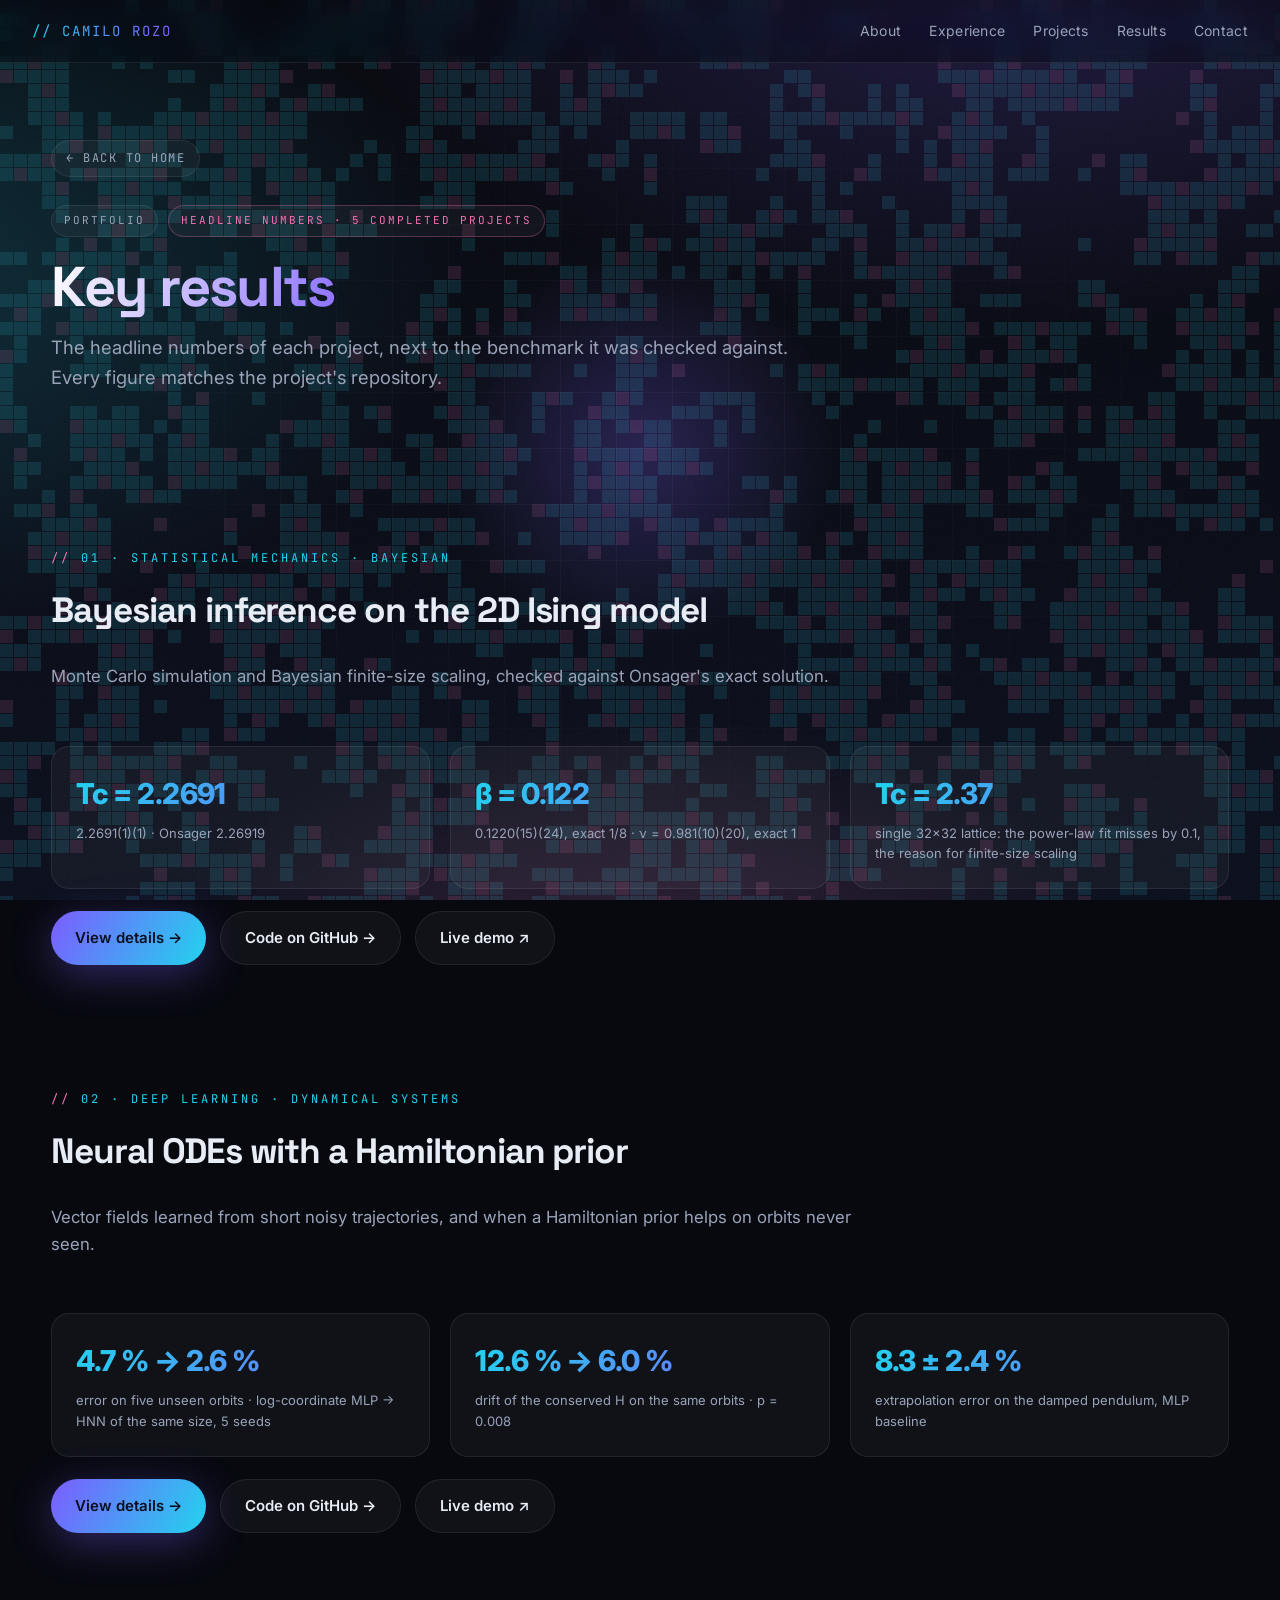
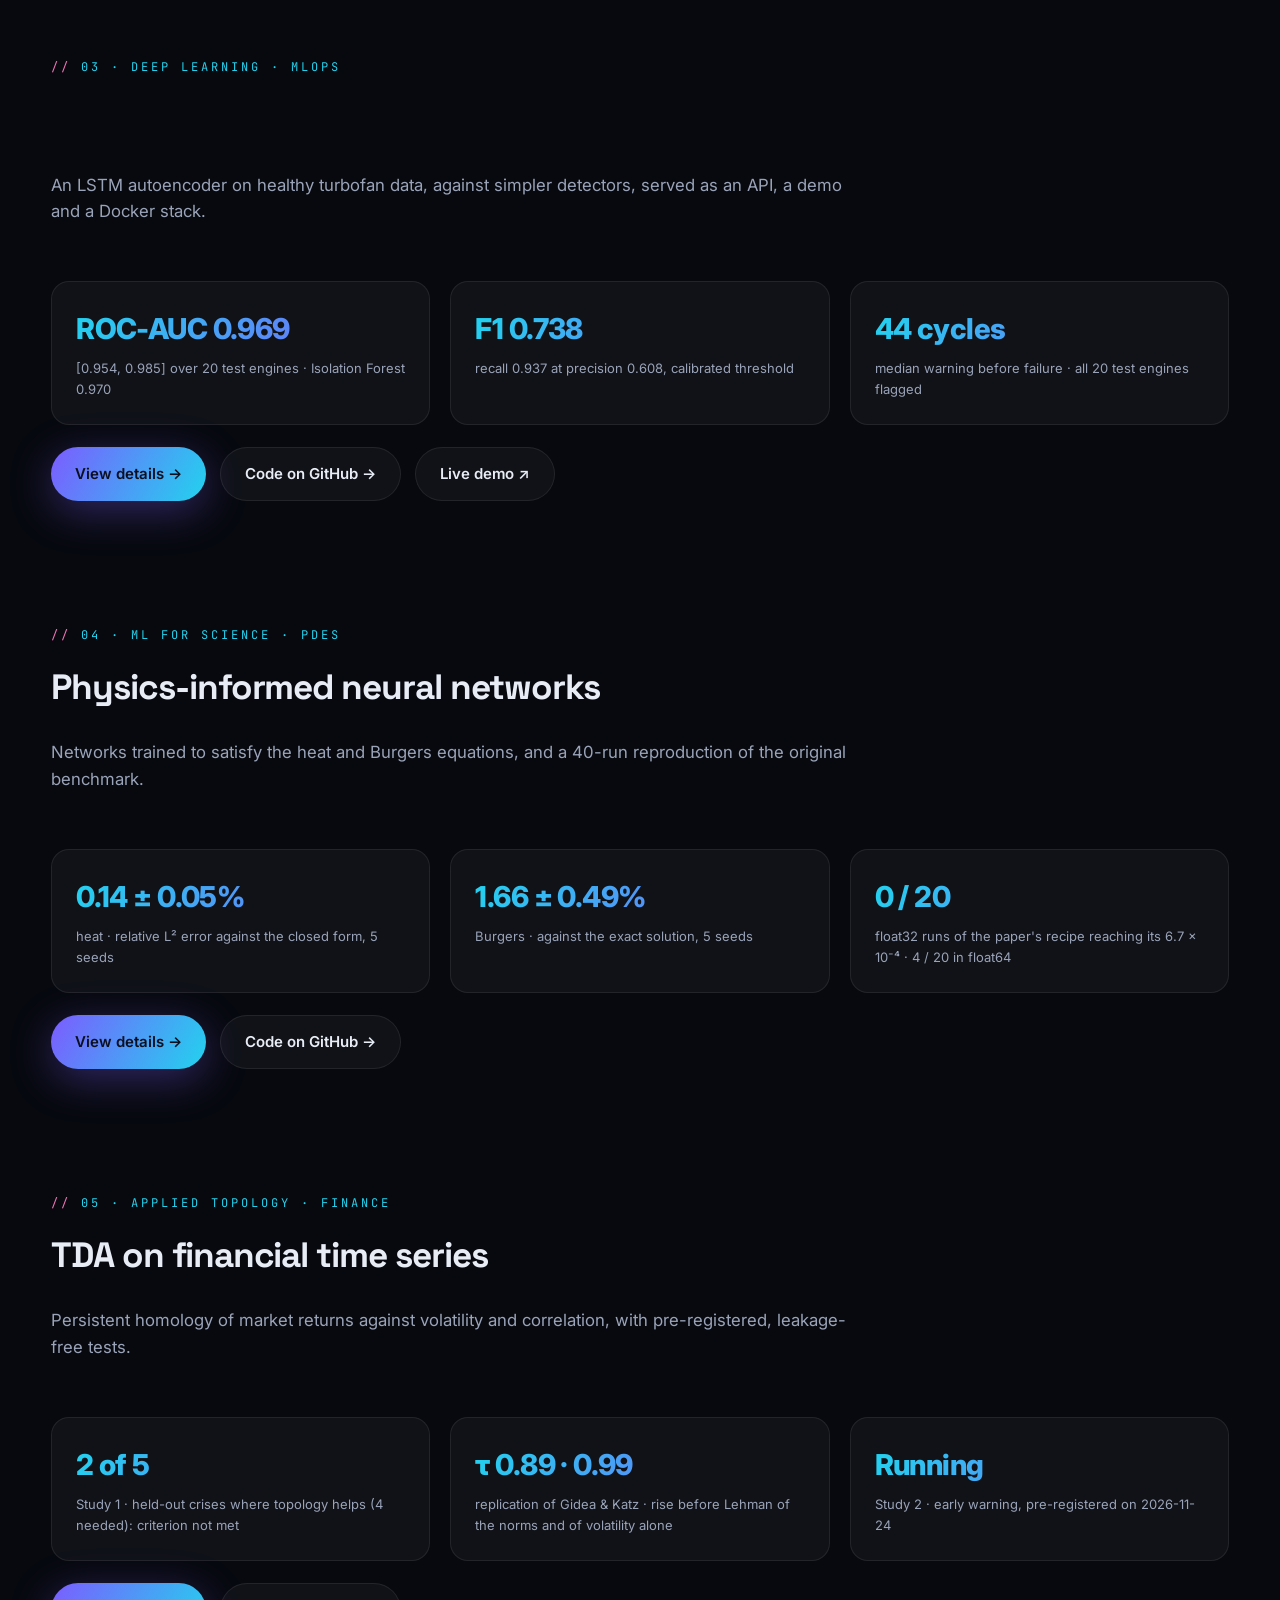
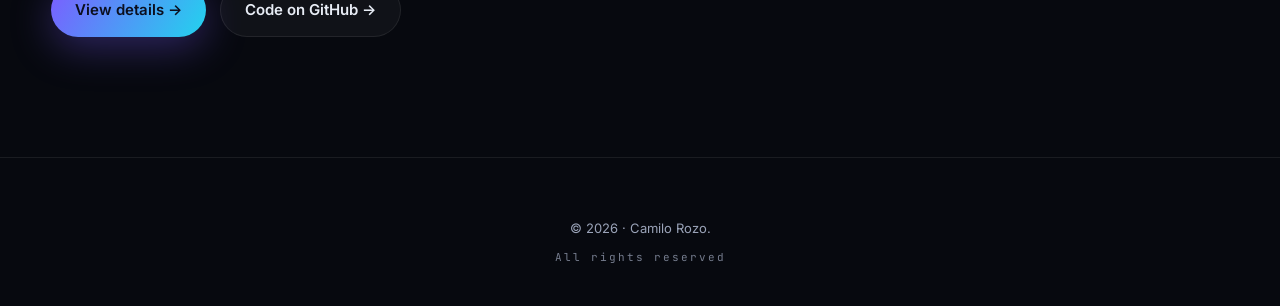
==== commit d31a433a: "Index: unified title, thesis topic, languages, education details, Schools & courses" ====
--- a/results.html
+++ b/results.html
@@ -16,7 +16,7 @@
 <script>
   window.PORTFOLIO = {
     fullName: "Camilo Rozo",
-    title: "Machine Learning Engineer",
+    title: "Physicist & Mathematician",
     github: "https://github.com/crozol",
     linkedin: "https://www.linkedin.com/in/camilo-a-rozo-l/",
     email: "rozol.ca555@gmail.com"
